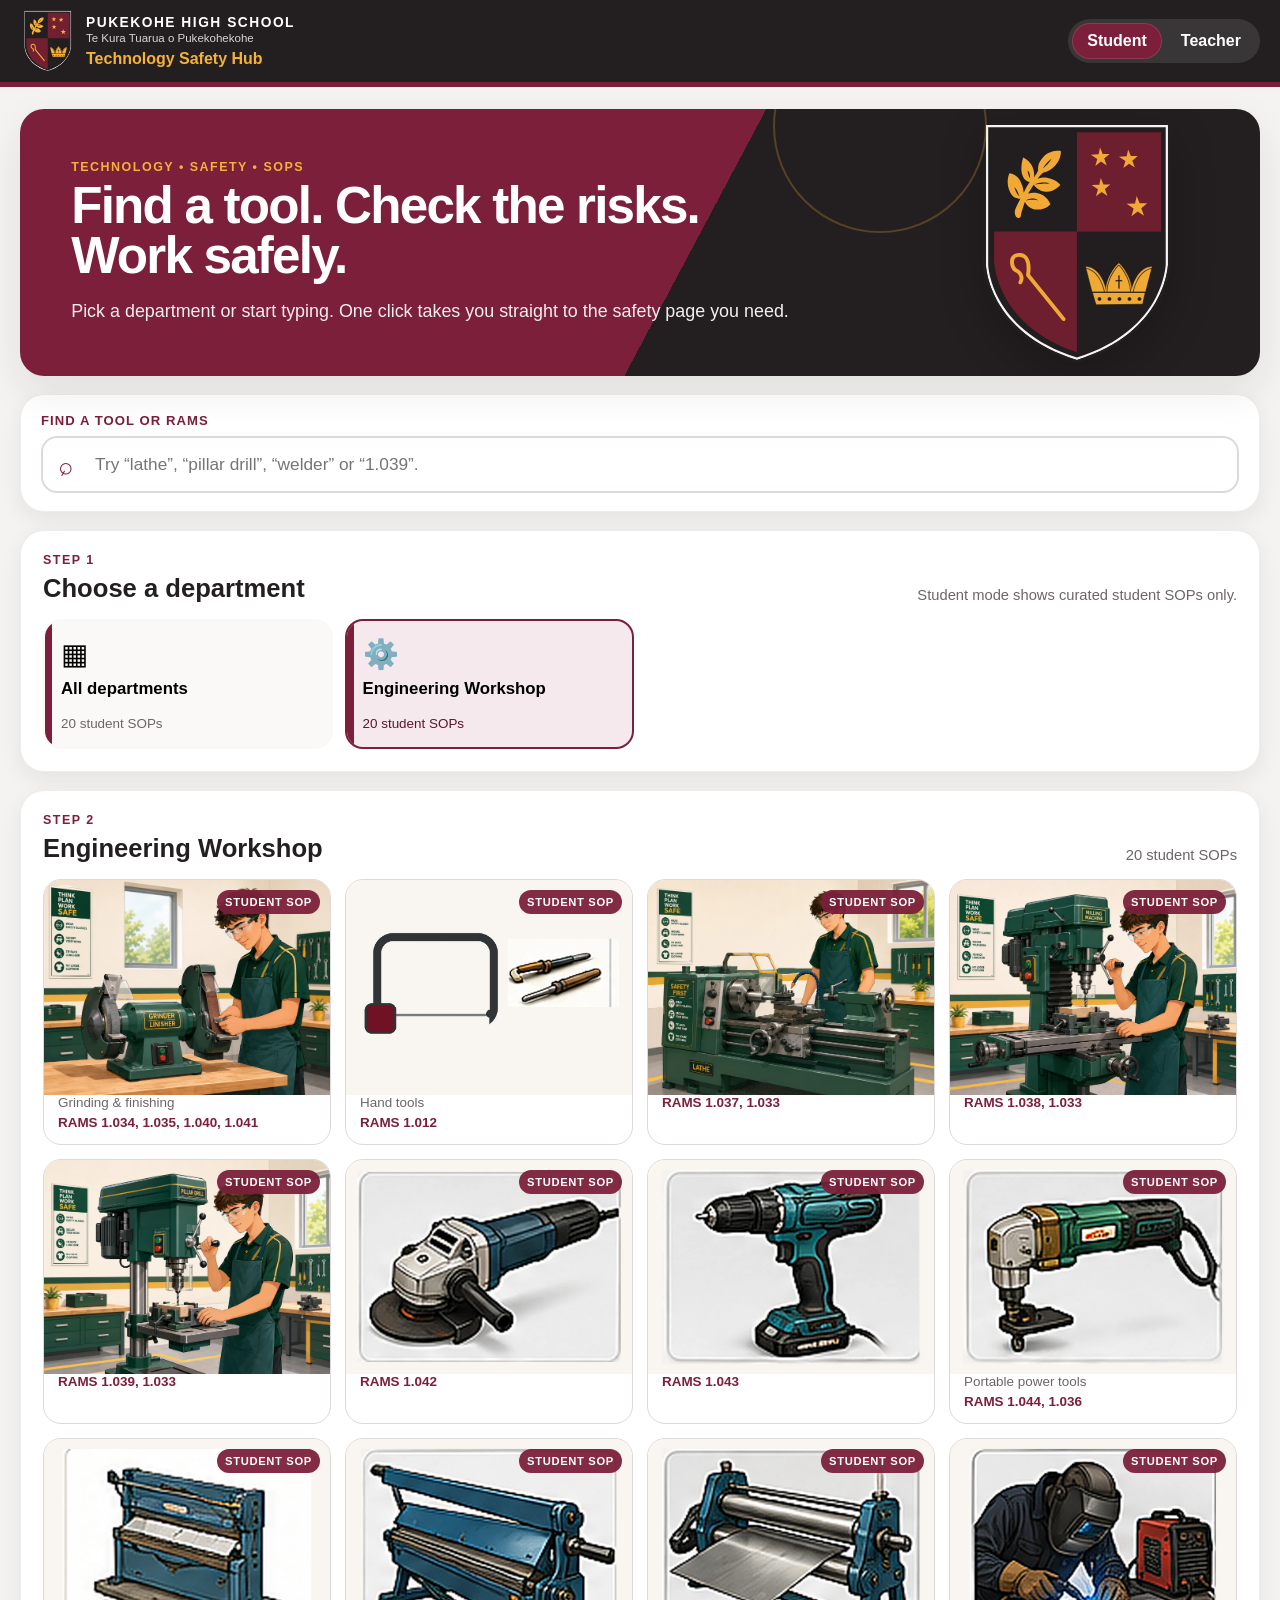
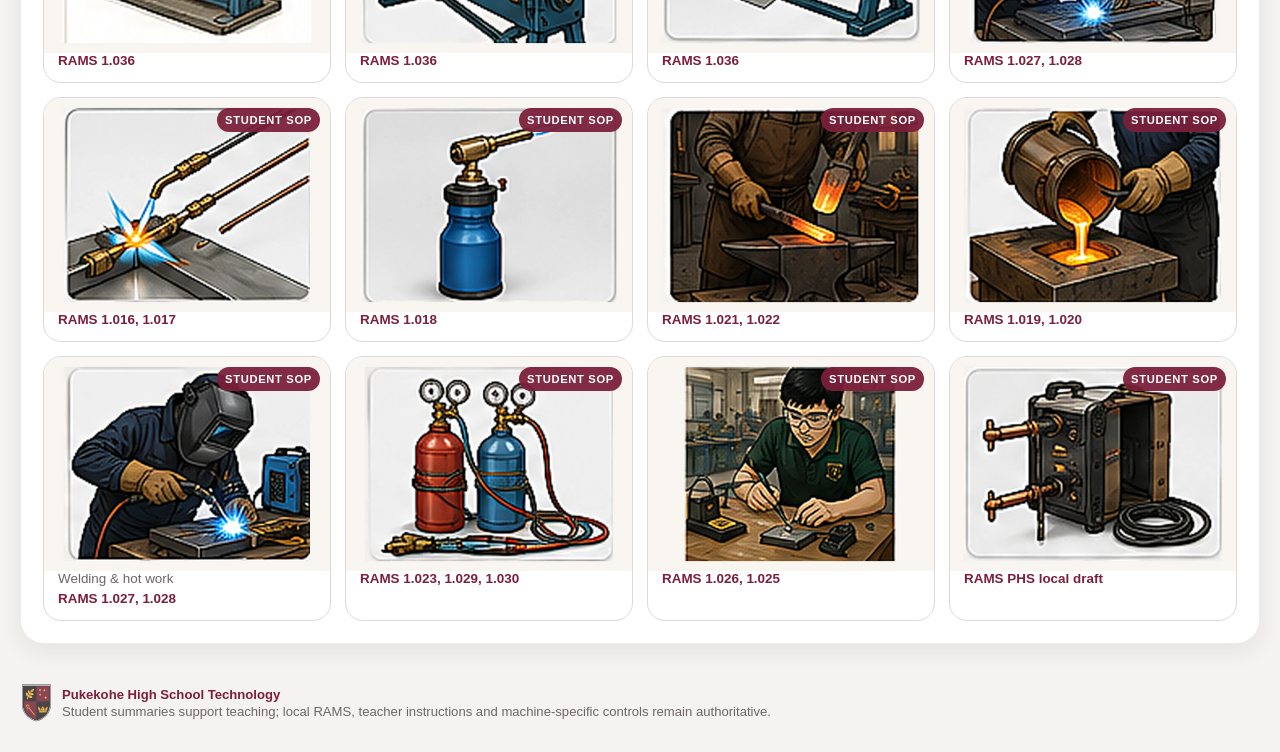
==== index.html @ 1dd4b7fb "Add files via upload" ====
<!doctype html>
<html lang="en-NZ">
<head>
  <meta charset="utf-8">
  <meta name="viewport" content="width=device-width,initial-scale=1">
  <meta name="theme-color" content="#7b1f3a">
  <title>Pukekohe High School • Technology Safety Hub</title>
  <meta name="description" content="Fast student SOPs and fuller teacher RAMS for Pukekohe High School Technology.">
  <link rel="stylesheet" href="styles.css">
</head>
<body>
  <header class="site-header no-print">
    <div class="brand-wrap">
      <button id="brandHomeBtn" class="brand-home" type="button" aria-label="Return to SOP home">
        <img class="brand-shield" src="assets/phs-shield.svg" alt="">
        <span class="brand-copy">
          <span class="school-name">PUKEKOHE HIGH SCHOOL</span>
          <span class="school-name-maori">Te Kura Tuarua o Pukekohekohe</span>
          <strong>Technology Safety Hub</strong>
        </span>
      </button>
      <div class="header-tools">
        <div class="mode-switch" aria-label="Choose SOP view">
          <button id="studentModeBtn" class="mode-btn active" type="button" aria-pressed="true">Student</button>
          <button id="teacherModeBtn" class="mode-btn" type="button" aria-pressed="false">Teacher</button>
        </div>
        <a id="qrLabelsBtn" class="qr-admin-link hidden" href="qr-labels.html">QR labels</a>
      </div>
    </div>
  </header>

  <main class="app-shell">
    <section id="homeView" class="home-view">
      <section class="home-hero">
        <div class="home-hero-copy">
          <p class="eyebrow">Technology • Safety • SOPs</p>
          <h1>Find a tool. Check the risks. Work safely.</h1>
          <p>Pick a department or start typing. One click takes you straight to the safety page you need.</p>
        </div>
        <div class="home-hero-mark" aria-hidden="true">
          <img src="assets/phs-shield.svg" alt="">
        </div>
      </section>

      <section class="search-panel" aria-label="Search safety SOPs">
        <label for="searchInput">Find a tool or RAMS</label>
        <div class="search-box">
          <span aria-hidden="true">⌕</span>
          <input id="searchInput" type="search" autocomplete="off" placeholder="Try “lathe”, “pillar drill”, “welder” or “1.039”.">
          <button id="clearSearchBtn" class="clear-search hidden" type="button">Clear</button>
        </div>
      </section>

      <section class="home-section">
        <div class="section-heading">
          <div>
            <p class="section-kicker">Step 1</p>
            <h2>Choose a department</h2>
          </div>
          <p id="modeHint" class="section-note">Student mode shows curated student SOPs.</p>
        </div>
        <div id="departmentCards" class="department-grid" aria-label="Departments"></div>
      </section>

      <section class="home-section tools-section">
        <div class="section-heading">
          <div>
            <p class="section-kicker">Step 2</p>
            <h2 id="toolsHeading">Engineering Workshop</h2>
          </div>
          <p id="toolCount" class="section-note"></p>
        </div>
        <div id="toolGrid" class="tool-grid" aria-live="polite"></div>
        <div id="emptyTools" class="empty-tools hidden">
          <strong>No matching SOPs.</strong>
          <span>Try a different search, choose another department, or switch to Teacher view.</span>
        </div>
      </section>
    </section>

    <section id="detailView" class="detail-view hidden">
      <div class="detail-toolbar no-print">
        <button id="backHomeBtn" class="back-btn" type="button">← All SOPs</button>
        <div class="detail-actions">
          <button id="jumpPrev" class="small-btn" type="button">← Previous</button>
          <button id="jumpNext" class="small-btn" type="button">Next →</button>
          <button id="shareSopBtn" class="small-btn share hidden" type="button">QR / Link</button>
          <button id="printBtn" class="small-btn primary" type="button">Print SOP</button>
        </div>
      </div>
      <article id="sopCard" class="sop-card" aria-live="polite"></article>
    </section>
  </main>

  <footer class="site-footer no-print">
    <img src="assets/phs-shield.svg" alt="" aria-hidden="true">
    <div>
      <strong>Pukekohe High School Technology</strong>
      <span>Student summaries support teaching; local RAMS, teacher instructions and machine-specific controls remain authoritative.</span>
    </div>
  </footer>


  <dialog id="shareDialog" class="share-dialog no-print" aria-labelledby="shareDialogTitle">
    <div class="share-dialog-card">
      <div class="share-dialog-head">
        <div>
          <p class="share-kicker">Direct machine link</p>
          <h2 id="shareDialogTitle">Student SOP</h2>
        </div>
        <button id="closeShareDialogBtn" class="dialog-close" type="button" aria-label="Close">×</button>
      </div>
      <div class="share-dialog-body">
        <div class="qr-preview">
          <img id="shareQrImage" src="" alt="">
        </div>
        <div class="share-copy">
          <p><strong>Put this QR code beside the machine.</strong> Scanning it opens the Student SOP directly with no searching.</p>
          <label for="shareUrlInput">Direct Student SOP link</label>
          <div class="share-link-row">
            <input id="shareUrlInput" type="text" readonly>
            <button id="copyShareLinkBtn" class="small-btn" type="button">Copy</button>
          </div>
          <div class="share-actions">
            <a id="openShareLink" class="small-btn" href="#" target="_blank" rel="noopener">Open link</a>
            <a id="downloadQrLink" class="small-btn" href="#" download>Download QR</a>
            <a id="printQrCardLink" class="small-btn primary" href="qr-labels.html" target="_blank" rel="noopener">Print QR card</a>
          </div>
          <p id="shareSafetyNote" class="share-safety-note"></p>
        </div>
      </div>
    </div>
  </dialog>

  <script src="app.js"></script>
</body>
</html>
---- styles.css ----
:root {
  --phs-maroon: #7b1f3a;
  --phs-maroon-dark: #5e162b;
  --phs-maroon-soft: #f5e9ed;
  --phs-black: #231f20;
  --phs-charcoal: #383234;
  --phs-gold: #f4b23b;
  --phs-gold-soft: #fff4d8;
  --paper: #ffffff;
  --page: #f5f3f1;
  --ink: #231f20;
  --muted: #6d6567;
  --line: #ded8da;
  --safe: #24734f;
  --safe-soft: #edf7f1;
  --warn: #a66b00;
  --warn-soft: #fff6df;
  --danger: #b63834;
  --danger-soft: #fff0ef;
  --info: #326b89;
  --info-soft: #eef7fb;
  --shadow: 0 16px 40px rgba(35,31,32,.09);
  --shadow-soft: 0 8px 22px rgba(35,31,32,.07);
  --radius-lg: 24px;
  --radius: 18px;
  --radius-sm: 12px;
  --maxw: 1460px;
  font-family: Inter, "Segoe UI", Roboto, Arial, sans-serif;
}

* { box-sizing: border-box; }
html { scroll-behavior: smooth; }
html, body { margin: 0; padding: 0; background: var(--page); color: var(--ink); }
body { min-height: 100vh; }
button, input { font: inherit; }
button { cursor: pointer; }
img { display: block; max-width: 100%; }
.hidden { display: none !important; }

.site-header {
  background: var(--phs-black);
  color: #fff;
  border-bottom: 5px solid var(--phs-maroon);
  position: sticky;
  top: 0;
  z-index: 30;
}
.brand-wrap {
  max-width: var(--maxw);
  margin: 0 auto;
  padding: 10px 20px;
  display: flex;
  align-items: center;
  justify-content: space-between;
  gap: 18px;
}
.brand-home {
  border: 0;
  background: transparent;
  color: inherit;
  display: flex;
  align-items: center;
  gap: 12px;
  padding: 0;
  text-align: left;
}
.brand-shield { width: 54px; height: 62px; object-fit: contain; flex: none; }
.brand-copy { display: grid; line-height: 1.1; gap: 2px; }
.school-name { font-size: .86rem; font-weight: 900; letter-spacing: .11em; }
.school-name-maori { color: #d9d4d5; font-size: .72rem; }
.brand-copy strong { color: var(--phs-gold); font-size: 1rem; margin-top: 3px; }
.mode-switch {
  display: flex;
  gap: 4px;
  padding: 4px;
  border-radius: 999px;
  background: rgba(255,255,255,.1);
}
.mode-btn {
  border: 0;
  color: #fff;
  background: transparent;
  padding: 9px 15px;
  border-radius: 999px;
  font-weight: 800;
}
.mode-btn.active { background: var(--phs-maroon); box-shadow: 0 0 0 1px rgba(255,255,255,.12) inset; }
.mode-btn:focus-visible, button:focus-visible, input:focus-visible { outline: 3px solid var(--phs-gold); outline-offset: 2px; }

.app-shell { max-width: var(--maxw); margin: 0 auto; padding: 22px 20px 40px; }
.home-view { display: grid; gap: 18px; }
.home-hero {
  min-height: 240px;
  position: relative;
  overflow: hidden;
  border-radius: var(--radius-lg);
  background: linear-gradient(118deg, var(--phs-maroon) 0 54%, var(--phs-black) 54% 100%);
  color: #fff;
  display: grid;
  grid-template-columns: minmax(0,1.4fr) minmax(220px,.6fr);
  align-items: center;
  box-shadow: var(--shadow);
}
.home-hero::after {
  content: "";
  position: absolute;
  width: 210px;
  height: 210px;
  border-radius: 50%;
  border: 2px solid rgba(244,178,59,.24);
  right: 22%;
  top: -90px;
}
.home-hero-copy { padding: clamp(24px,4vw,52px); position: relative; z-index: 2; }
.eyebrow, .section-kicker {
  margin: 0 0 7px;
  font-size: .78rem;
  font-weight: 900;
  letter-spacing: .12em;
  text-transform: uppercase;
}
.eyebrow { color: var(--phs-gold); }
.home-hero h1 { margin: 0; max-width: 720px; font-size: clamp(2rem,4vw,4.3rem); line-height: .98; letter-spacing: -.035em; }
.home-hero p:not(.eyebrow) { margin: 16px 0 0; max-width: 720px; font-size: clamp(1rem,1.4vw,1.18rem); color: #f4eef0; line-height: 1.55; }
.home-hero-mark { height: 100%; display: grid; place-items: center; position: relative; }
.home-hero-mark img { width: min(210px,70%); opacity: .95; filter: drop-shadow(0 15px 24px rgba(0,0,0,.25)); }

.search-panel, .home-section, .sop-card {
  background: var(--paper);
  border: 1px solid rgba(35,31,32,.08);
  border-radius: var(--radius-lg);
  box-shadow: var(--shadow-soft);
}
.search-panel { padding: 18px 20px; }
.search-panel > label { display: block; font-size: .82rem; text-transform: uppercase; letter-spacing: .08em; font-weight: 900; margin-bottom: 8px; color: var(--phs-maroon); }
.search-box {
  display: grid;
  grid-template-columns: 28px 1fr auto;
  align-items: center;
  gap: 6px;
  border: 2px solid var(--line);
  background: #fff;
  border-radius: 16px;
  padding: 6px 8px 6px 14px;
}
.search-box:focus-within { border-color: var(--phs-maroon); box-shadow: 0 0 0 4px var(--phs-maroon-soft); }
.search-box > span { color: var(--phs-maroon); font-size: 1.55rem; transform: rotate(-15deg); }
#searchInput { border: 0; outline: 0; padding: 10px 4px; font-size: 1.08rem; min-width: 0; }
.clear-search { border: 0; border-radius: 10px; background: var(--phs-maroon-soft); color: var(--phs-maroon); font-weight: 800; padding: 9px 11px; }

.home-section { padding: 22px; }
.section-heading { display: flex; align-items: end; justify-content: space-between; gap: 18px; margin-bottom: 16px; }
.section-heading h2 { margin: 0; font-size: clamp(1.35rem,2vw,1.85rem); }
.section-kicker { color: var(--phs-maroon); }
.section-note { margin: 0; color: var(--muted); font-size: .92rem; text-align: right; }
.department-grid { display: grid; grid-template-columns: repeat(4, minmax(0,1fr)); gap: 12px; }
.department-card {
  border: 2px solid transparent;
  background: #faf9f8;
  border-radius: 18px;
  padding: 16px;
  text-align: left;
  min-height: 130px;
  display: grid;
  grid-template-rows: auto 1fr auto;
  gap: 8px;
  position: relative;
  overflow: hidden;
  transition: transform .16s ease, border-color .16s ease, box-shadow .16s ease;
}
.department-card::before { content: ""; position: absolute; inset: 0 auto 0 0; width: 7px; background: var(--phs-maroon); }
.department-card:hover { transform: translateY(-2px); box-shadow: var(--shadow-soft); }
.department-card.active { border-color: var(--phs-maroon); background: var(--phs-maroon-soft); }
.department-icon { font-size: 1.8rem; }
.department-card strong { font-size: 1.05rem; line-height: 1.15; }
.department-meta { color: var(--muted); font-size: .84rem; }
.department-card.active .department-meta { color: var(--phs-maroon-dark); }

.tool-grid { display: grid; grid-template-columns: repeat(4, minmax(0,1fr)); gap: 14px; }
.tool-card {
  border: 1px solid var(--line);
  border-radius: 18px;
  background: #fff;
  overflow: hidden;
  padding: 0;
  text-align: left;
  min-height: 245px;
  display: grid;
  grid-template-rows: 155px 1fr;
  transition: transform .16s ease, box-shadow .16s ease, border-color .16s ease;
}
.tool-card:hover { transform: translateY(-3px); border-color: #c8b8bd; box-shadow: var(--shadow); }
.tool-card-image { position: relative; background: linear-gradient(140deg,#f4eeef,#eee9e7); overflow: hidden; }
.tool-card-image img { width: 100%; height: 100%; object-fit: cover; }
.tool-fallback { height: 100%; display: grid; place-items: center; background: linear-gradient(135deg,var(--phs-maroon-soft),#f7f1e8); color: var(--phs-maroon); font-size: 3rem; }
.tool-access {
  position: absolute;
  top: 10px;
  right: 10px;
  font-size: .7rem;
  text-transform: uppercase;
  letter-spacing: .06em;
  font-weight: 900;
  background: rgba(35,31,32,.86);
  color: #fff;
  border-radius: 999px;
  padding: 6px 8px;
}
.tool-access.student { background: rgba(123,31,58,.94); }
.tool-card-copy { padding: 14px; display: grid; align-content: start; gap: 5px; }
.tool-card-copy strong { font-size: 1.08rem; line-height: 1.16; }
.tool-card-copy span { font-size: .84rem; color: var(--muted); }
.tool-card-copy .tool-source { color: var(--phs-maroon); font-weight: 800; }
.empty-tools { border: 2px dashed var(--line); border-radius: 16px; padding: 24px; display: grid; gap: 5px; color: var(--muted); }
.empty-tools strong { color: var(--ink); }

.detail-view { display: grid; gap: 14px; }
.detail-toolbar { display: flex; justify-content: space-between; align-items: center; gap: 12px; }
.detail-actions { display: flex; gap: 8px; flex-wrap: wrap; justify-content: flex-end; }
.back-btn, .small-btn {
  border: 1px solid var(--line);
  background: #fff;
  border-radius: 999px;
  padding: 10px 14px;
  font-weight: 800;
  color: var(--ink);
}
.back-btn { border-color: var(--phs-maroon); color: var(--phs-maroon); }
.small-btn.primary { background: var(--phs-maroon); color: #fff; border-color: var(--phs-maroon); }
.sop-card { padding: 20px; }

/* SOP detail styling retained, but re-themed to the school identity. */
.student-sheet, .teacher-layout { display: grid; gap: 14px; }
.sop-top { display: grid; grid-template-columns: minmax(280px,1.12fr) minmax(320px,1fr); gap: 16px; align-items: stretch; }
.hero-card { border-radius: 18px; overflow: hidden; background: #eee9e7; border: 1px solid var(--line); min-height: 250px; display: flex; align-items: stretch; }
.hero-card img { width: 100%; height: 100%; object-fit: cover; }
.fallback-image { width: 100%; min-height: 250px; display: grid; place-items: center; text-align: center; padding: 22px; background: linear-gradient(135deg,var(--phs-maroon-soft),#f7efe1); color: var(--phs-maroon); }
.fallback-image strong { display: block; font-size: 1.5rem; margin-bottom: 8px; }
.tool-intro { border: 1px solid var(--line); border-radius: 18px; padding: 18px; display: grid; gap: 12px; }
.dept-kicker { color: var(--phs-maroon); font-weight: 900; text-transform: uppercase; letter-spacing: .07em; font-size: .78rem; }
.tool-title-row { display: flex; justify-content: space-between; align-items: start; gap: 10px; flex-wrap: wrap; }
.tool-title-row h2 { margin: 0; font-size: clamp(1.55rem,2.4vw,2.4rem); line-height: 1.05; }
.category-chip, .access-badge, .kpi { border-radius: 999px; padding: 7px 10px; font-size: .78rem; font-weight: 800; }
.category-chip { background: var(--phs-gold-soft); color: #775100; }
.student-lead, .teacher-lead { margin: 0; line-height: 1.48; font-size: 1.04rem; }
.panel { border: 1px solid var(--line); border-radius: 16px; padding: 14px; background: #fff; }
.panel h3, .teacher-section h3 { margin: 0 0 10px; font-size: 1rem; }
.ppe-grid { display: grid; grid-template-columns: repeat(auto-fit,minmax(130px,1fr)); gap: 8px; }
.ppe-item { background: var(--info-soft); border: 1px solid #d6e9f2; border-radius: 13px; padding: 9px 10px; display: grid; grid-template-columns: 34px 1fr; gap: 8px; align-items: center; }
.ppe-icon { width: 34px; height: 34px; border-radius: 10px; background: #fff; display: grid; place-items: center; }
.student-grid { display: grid; grid-template-columns: repeat(2,minmax(0,1fr)); gap: 12px; }
.hazard-panel { background: var(--warn-soft); border-color: #f0d89c; }
.start-panel { background: #f7f7f7; }
.do-panel { background: var(--safe-soft); border-color: #cde6d7; }
.dont-panel { background: var(--danger-soft); border-color: #efcbc9; }
ul { margin: 0; }
.list-tight, .check-list, .x-list, .teacher-list, .stop-grid { padding-left: 20px; display: grid; gap: 7px; }
.check-list li::marker { content: "✓  "; color: var(--safe); font-weight: 900; }
.x-list li::marker { content: "✕  "; color: var(--danger); font-weight: 900; }
.notice-stop { border-radius: 16px; padding: 14px 16px; background: var(--danger-soft); border: 2px solid #e7aaa7; }
.notice-stop h3 { margin: 0 0 8px; color: #7e2724; }
.stop-grid { grid-template-columns: repeat(2,minmax(0,1fr)); }
.student-draft, .student-caution, .source-warning { border-radius: 14px; padding: 12px 14px; line-height: 1.4; }
.student-draft { background: #f7f4f0; border: 1px solid #e2d9d2; }
.student-caution, .source-warning { background: var(--warn-soft); border: 1px solid #edd8a5; }
.source-footnote, .tag-line { color: var(--muted); font-size: .83rem; margin: 0; }
.badge-row { display: flex; flex-wrap: wrap; gap: 7px; }
.access-badge.danger { background: var(--danger-soft); color: #8f2926; }
.access-badge.caution { background: var(--warn-soft); color: #7b5700; }
.access-badge.neutral { background: #f0ecee; color: #60585a; }
.access-badge.source { background: var(--phs-maroon-soft); color: var(--phs-maroon); }
.teacher-topline { background: var(--phs-maroon-soft); border: 1px solid #e0c7cf; border-radius: 16px; padding: 14px; display: flex; justify-content: space-between; gap: 12px; flex-wrap: wrap; }
.teacher-kpis { display: flex; gap: 7px; flex-wrap: wrap; }
.kpi { background: #fff; border: 1px solid #dccfd3; }
.teacher-sections { display: grid; grid-template-columns: repeat(2,minmax(0,1fr)); gap: 12px; }
.teacher-section { border: 1px solid var(--line); border-radius: 16px; padding: 15px; background: #fff; }
.teacher-section.wide { grid-column: 1/-1; }
.emphasis-section { background: var(--warn-soft); }
.first-aid-section { background: var(--danger-soft); }
.local-section { background: var(--info-soft); }
.reference-section { background: #f6f3f4; }

.site-footer {
  max-width: var(--maxw);
  margin: 0 auto 30px;
  padding: 0 20px;
  display: flex;
  gap: 10px;
  align-items: center;
  color: var(--muted);
  font-size: .82rem;
}
.site-footer img { width: 32px; height: 38px; opacity: .82; }
.site-footer div { display: grid; gap: 2px; }
.site-footer strong { color: var(--phs-maroon); }

@media (max-width: 1100px) {
  .department-grid, .tool-grid { grid-template-columns: repeat(3,minmax(0,1fr)); }
}
@media (max-width: 820px) {
  .app-shell { padding: 14px 12px 30px; }
  .brand-wrap { padding: 8px 12px; }
  .brand-shield { width: 46px; height: 52px; }
  .school-name-maori { display: none; }
  .home-hero { grid-template-columns: 1fr; min-height: 0; }
  .home-hero-mark { display: none; }
  .department-grid { grid-template-columns: repeat(2,minmax(0,1fr)); }
  .tool-grid { grid-template-columns: repeat(2,minmax(0,1fr)); }
  .section-heading { align-items: start; flex-direction: column; gap: 4px; }
  .section-note { text-align: left; }
  .sop-top, .student-grid, .teacher-sections { grid-template-columns: 1fr; }
  .teacher-section.wide { grid-column: auto; }
}
@media (max-width: 540px) {
  .school-name { font-size: .72rem; letter-spacing: .07em; }
  .brand-copy strong { font-size: .84rem; }
  .mode-btn { padding: 8px 10px; font-size: .84rem; }
  .home-hero-copy { padding: 26px 20px; }
  .home-hero h1 { font-size: 2.15rem; }
  .home-section, .search-panel, .sop-card { border-radius: 18px; padding: 15px; }
  .department-grid, .tool-grid { grid-template-columns: 1fr; }
  .tool-card { min-height: 0; grid-template-columns: 118px 1fr; grid-template-rows: 128px; }
  .tool-card-copy { align-content: center; }
  .detail-toolbar { align-items: stretch; flex-direction: column; }
  .detail-actions { justify-content: stretch; }
  .detail-actions .small-btn { flex: 1; }
  .stop-grid { grid-template-columns: 1fr; }
}

@media print {
  @page { size: A4 portrait; margin: 10mm; }
  body { background: #fff; }
  .no-print, .home-view, .site-footer { display: none !important; }
  .app-shell { max-width: none; padding: 0; }
  .detail-view { display: block !important; }
  .sop-card { border: 0; box-shadow: none; padding: 0; }
  .student-sheet, .teacher-layout { gap: 8px; }
  .sop-top { grid-template-columns: .95fr 1.05fr; gap: 10px; }
  .hero-card { min-height: 0; height: 82mm; }
  .tool-intro { padding: 10px; gap: 7px; }
  .student-grid, .teacher-sections { gap: 7px; }
  .panel, .teacher-section, .notice-stop, .student-draft, .student-caution, .source-warning { padding: 8px 10px; break-inside: avoid; }
  .ppe-grid { gap: 5px; }
  .ppe-item { padding: 5px 7px; }
  .source-footnote { font-size: 7.8pt; }
  .student-sheet { font-size: 9.2pt; }
  .teacher-layout { font-size: 9.5pt; }
  .student-sheet .tool-title-row h2 { font-size: 18pt; }
  .student-draft { font-size: 8pt; }
}

/* =============================================================
   STEP 2 — STUDENT SOP SAFETY CARD
   Fast, visual, one-page layout. Teacher SOP styles remain above.
   ============================================================= */
.student-safety-card {
  gap: 12px;
  background: #fff;
  border: 1px solid #d9d1d3;
  border-top: 8px solid var(--phs-maroon);
  border-radius: 22px;
  padding: 16px;
  box-shadow: 0 16px 42px rgba(35,31,32,.08);
}

.student-card-brandline {
  display: flex;
  align-items: center;
  justify-content: space-between;
  gap: 14px;
  padding: 0 2px 4px;
  border-bottom: 1px solid var(--line);
}
.student-card-school { display: flex; align-items: center; gap: 9px; min-width: 0; }
.student-card-school img { width: 34px; height: 40px; object-fit: contain; flex: none; }
.student-card-school span { display: grid; gap: 1px; min-width: 0; }
.student-card-school strong { color: var(--phs-maroon); font-size: .88rem; letter-spacing: .035em; text-transform: uppercase; }
.student-card-school small { color: var(--muted); font-weight: 750; font-size: .76rem; }
.student-card-status { display: flex; flex-wrap: wrap; justify-content: flex-end; gap: 6px; }
.student-status-badge {
  display: inline-flex;
  align-items: center;
  min-height: 28px;
  padding: 6px 9px;
  border-radius: 999px;
  font-size: .72rem;
  font-weight: 900;
  line-height: 1;
}
.student-status-badge.draft { background: #f2eef0; color: #6d5f63; border: 1px solid #ddd3d6; }
.student-status-badge.approved { background: var(--safe-soft); color: #17603d; border: 1px solid #c7e1d2; }
.student-status-badge.caution { background: var(--warn-soft); color: #7b5700; border: 1px solid #efd89e; }

.student-card-hero {
  display: grid;
  grid-template-columns: minmax(300px,.9fr) minmax(380px,1.1fr);
  gap: 14px;
  align-items: stretch;
}
.student-machine-image { min-width: 0; }
.student-machine-image .hero-card {
  height: 100%;
  min-height: 310px;
  border-radius: 18px;
  border: 0;
  box-shadow: inset 0 0 0 1px rgba(35,31,32,.08);
}
.student-machine-image .hero-card img { object-fit: cover; object-position: center; }
.student-machine-image .fallback-image { min-height: 310px; }

.student-machine-summary {
  min-width: 0;
  border-radius: 18px;
  padding: 18px;
  background:
    radial-gradient(circle at 100% 0, rgba(244,178,59,.18), transparent 34%),
    linear-gradient(145deg, #fff 0 72%, #fbf6f7 100%);
  border: 1px solid var(--line);
  display: grid;
  align-content: start;
  gap: 11px;
}
.student-machine-summary .tool-title-row h2 {
  font-size: clamp(1.8rem,3vw,3.25rem);
  letter-spacing: -.035em;
  line-height: .98;
}
.student-machine-summary .student-lead {
  font-size: clamp(1rem,1.3vw,1.16rem);
  line-height: 1.42;
  max-width: 66ch;
  font-weight: 650;
}
.student-ppe-block {
  margin-top: 3px;
  border-radius: 15px;
  padding: 12px;
  background: #f2f7fa;
  border: 1px solid #d7e6ee;
}
.student-section-label { display: flex; align-items: center; gap: 8px; margin-bottom: 9px; }
.section-number.wear {
  background: var(--info);
  color: #fff;
  border-radius: 8px;
  padding: 5px 7px;
  font-size: .7rem;
  letter-spacing: .04em;
  font-weight: 950;
}
.student-section-label strong { font-size: .98rem; }
.student-ppe-grid { grid-template-columns: repeat(2,minmax(0,1fr)); gap: 7px; }
.student-ppe-grid .ppe-item {
  min-height: 56px;
  background: #fff;
  border: 1px solid #d8e5eb;
  border-radius: 12px;
  padding: 8px 9px;
  grid-template-columns: 38px 1fr;
}
.student-ppe-grid .ppe-icon {
  width: 38px;
  height: 38px;
  border-radius: 50%;
  background: var(--info-soft);
  color: var(--info);
  padding: 7px;
}
.ppe-icon svg { width: 100%; height: 100%; fill: currentColor; display: block; }
.student-ppe-grid .ppe-item strong { font-size: .83rem; line-height: 1.15; }

.student-alert {
  border-radius: 14px;
  padding: 10px 13px;
  background: var(--warn-soft);
  border: 1px solid #eed7a0;
  color: #72540e;
  line-height: 1.35;
  font-size: .9rem;
}

.student-quick-grid {
  display: grid;
  grid-template-columns: repeat(4,minmax(0,1fr));
  gap: 10px;
}
.quick-panel {
  min-width: 0;
  border-radius: 16px;
  padding: 13px;
  border: 1px solid var(--line);
  background: #fff;
  overflow: hidden;
  position: relative;
}
.quick-panel::before {
  content: "";
  position: absolute;
  inset: 0 0 auto 0;
  height: 5px;
  background: currentColor;
  opacity: .9;
}
.quick-panel-heading {
  display: flex;
  align-items: center;
  gap: 9px;
  margin-bottom: 10px;
  color: inherit;
}
.quick-panel-heading > span:last-child { display: grid; gap: 1px; }
.quick-panel-heading small { font-size: .64rem; letter-spacing: .09em; font-weight: 950; }
.quick-panel-heading strong { font-size: 1rem; color: var(--ink); line-height: 1.05; }
.quick-icon {
  width: 34px;
  height: 34px;
  border-radius: 10px;
  display: grid;
  place-items: center;
  flex: none;
  color: #fff;
  background: currentColor;
  font-weight: 950;
  font-size: 1.15rem;
  line-height: 1;
}
.quick-icon::first-letter { color: #fff; }
.watch-panel { color: var(--warn); background: #fffaf0; border-color: #efdaa6; }
.ready-panel { color: var(--info); background: #f4f9fb; border-color: #d6e7ef; }
.do-panel-v2 { color: var(--safe); background: #f2faf5; border-color: #cce5d6; }
.never-panel { color: var(--danger); background: #fff5f4; border-color: #eccbc8; }

.student-bullet-list {
  margin: 0;
  padding: 0;
  list-style: none;
  display: grid;
  gap: 7px;
  color: var(--ink);
}
.student-bullet-list li {
  position: relative;
  padding-left: 19px;
  font-size: .9rem;
  line-height: 1.28;
  font-weight: 590;
}
.student-bullet-list li::before {
  position: absolute;
  left: 0;
  top: .05em;
  font-weight: 950;
  color: currentColor;
}
.hazard-list li::before { content: "!"; color: var(--warn); }
.tick-list li::before { content: "✓"; color: var(--safe); }
.ready-panel .tick-list li::before { color: var(--info); }
.cross-list li::before { content: "×"; color: var(--danger); font-size: 1.05em; }

.student-stop-bar {
  display: grid;
  grid-template-columns: minmax(190px,.32fr) minmax(0,1fr);
  gap: 14px;
  align-items: center;
  border-radius: 16px;
  padding: 12px 14px;
  background: #fff0ef;
  border: 2px solid #df9b96;
}
.stop-title { display: flex; align-items: center; gap: 10px; min-width: 0; }
.stop-title > span:last-child { display: grid; gap: 1px; }
.stop-title small { color: var(--danger); font-weight: 950; letter-spacing: .08em; font-size: .65rem; }
.stop-title strong { font-size: 1rem; color: #6f2420; line-height: 1.05; }
.stop-octagon {
  width: 52px;
  height: 52px;
  display: grid;
  place-items: center;
  flex: none;
  background: var(--danger);
  color: #fff;
  clip-path: polygon(30% 0,70% 0,100% 30%,100% 70%,70% 100%,30% 100%,0 70%,0 30%);
  font-weight: 950;
  font-size: .72rem;
  letter-spacing: .03em;
}
.student-stop-list {
  margin: 0;
  padding: 0;
  list-style: none;
  display: grid;
  grid-template-columns: repeat(2,minmax(0,1fr));
  gap: 6px 16px;
}
.student-stop-list li {
  position: relative;
  padding-left: 16px;
  font-size: .88rem;
  line-height: 1.25;
  font-weight: 650;
}
.student-stop-list li::before { content: "•"; position: absolute; left: 0; color: var(--danger); font-size: 1.2em; }

.student-card-footer {
  display: flex;
  justify-content: space-between;
  gap: 16px;
  color: var(--muted);
  font-size: .72rem;
  line-height: 1.25;
  padding: 1px 2px 0;
}
.student-card-footer span:first-child { color: var(--phs-maroon); font-weight: 850; white-space: nowrap; }
.student-card-footer span:last-child { text-align: right; }

@media (max-width: 980px) {
  .student-card-hero { grid-template-columns: 1fr; }
  .student-machine-image .hero-card { min-height: 280px; max-height: 460px; }
  .student-quick-grid { grid-template-columns: repeat(2,minmax(0,1fr)); }
}
@media (max-width: 620px) {
  .student-safety-card { padding: 11px; border-radius: 16px; }
  .student-card-brandline { align-items: flex-start; }
  .student-card-status { max-width: 48%; }
  .student-machine-summary { padding: 14px; }
  .student-machine-summary .tool-title-row h2 { font-size: 2rem; }
  .student-ppe-grid { grid-template-columns: 1fr; }
  .student-quick-grid { grid-template-columns: 1fr; }
  .student-stop-bar { grid-template-columns: 1fr; }
  .student-stop-list { grid-template-columns: 1fr; }
  .student-card-footer { flex-direction: column; gap: 4px; }
  .student-card-footer span:last-child { text-align: left; }
}

@media print {
  @page { size: A4 portrait; margin: 8mm; }
  .sop-card { padding: 0 !important; }
  .student-safety-card {
    border: 0;
    border-top: 5px solid var(--phs-maroon);
    border-radius: 0;
    box-shadow: none;
    padding: 5mm 0 0;
    gap: 2.8mm;
    font-size: 8.35pt;
  }
  .student-card-brandline { padding: 0 0 2mm; }
  .student-card-school img { width: 8mm; height: 9.4mm; }
  .student-card-school strong { font-size: 8.5pt; }
  .student-card-school small { font-size: 7.2pt; }
  .student-status-badge { min-height: 0; padding: 1.4mm 2mm; font-size: 6.6pt; }
  .student-card-hero {
    grid-template-columns: 43% 57%;
    gap: 3mm;
  }
  .student-machine-image .hero-card,
  .student-machine-image .fallback-image {
    min-height: 0;
    height: 67mm;
    border-radius: 3mm;
  }
  .student-machine-summary {
    border-radius: 3mm;
    padding: 3mm;
    gap: 1.7mm;
  }
  .student-machine-summary .dept-kicker { font-size: 6.5pt; }
  .student-machine-summary .tool-title-row h2 { font-size: 18pt; line-height: .96; }
  .student-machine-summary .category-chip { font-size: 6.3pt; padding: 1.3mm 2mm; }
  .student-machine-summary .student-lead { font-size: 8.6pt; line-height: 1.25; }
  .student-ppe-block { padding: 2mm; border-radius: 2.6mm; }
  .student-section-label { margin-bottom: 1.5mm; gap: 1.5mm; }
  .section-number.wear { padding: 1mm 1.3mm; font-size: 6pt; }
  .student-section-label strong { font-size: 7.7pt; }
  .student-ppe-grid { grid-template-columns: repeat(2,minmax(0,1fr)); gap: 1.2mm; }
  .student-ppe-grid .ppe-item { min-height: 0; padding: 1.1mm 1.4mm; grid-template-columns: 7mm 1fr; gap: 1.2mm; border-radius: 2mm; }
  .student-ppe-grid .ppe-icon { width: 7mm; height: 7mm; padding: 1.4mm; }
  .student-ppe-grid .ppe-item strong { font-size: 6.5pt; line-height: 1.08; }
  .student-alert { padding: 1.8mm 2mm; border-radius: 2.5mm; font-size: 7.2pt; }
  .student-quick-grid { grid-template-columns: repeat(4,minmax(0,1fr)); gap: 2mm; }
  .quick-panel { padding: 2.2mm; border-radius: 2.7mm; }
  .quick-panel::before { height: 1mm; }
  .quick-panel-heading { gap: 1.5mm; margin-bottom: 1.8mm; }
  .quick-icon { width: 7mm; height: 7mm; border-radius: 2mm; font-size: 8.5pt; }
  .quick-panel-heading small { font-size: 5.5pt; }
  .quick-panel-heading strong { font-size: 7.4pt; }
  .student-bullet-list { gap: 1.35mm; }
  .student-bullet-list li { padding-left: 3.4mm; font-size: 6.8pt; line-height: 1.18; }
  .student-stop-bar { grid-template-columns: 31% 69%; gap: 2.3mm; padding: 2.2mm 2.7mm; border-radius: 2.8mm; }
  .stop-title { gap: 2mm; }
  .stop-octagon { width: 10mm; height: 10mm; font-size: 5.7pt; }
  .stop-title small { font-size: 5.5pt; }
  .stop-title strong { font-size: 7.6pt; }
  .student-stop-list { gap: 1.2mm 3mm; }
  .student-stop-list li { padding-left: 2.8mm; font-size: 6.7pt; line-height: 1.16; }
  .student-card-footer { font-size: 5.8pt; gap: 3mm; }
}

/* Print readability pass: use the A4 page rather than shrinking the safety text. */
@media print {
  .student-safety-card { gap: 3.2mm; font-size: 9.2pt; }
  .student-card-brandline { padding-bottom: 2.5mm; }
  .student-card-school img { width: 9mm; height: 10.5mm; }
  .student-card-school strong { font-size: 9.3pt; }
  .student-card-school small { font-size: 7.7pt; }
  .student-status-badge { font-size: 7.1pt; padding: 1.5mm 2.2mm; }
  .student-card-hero { grid-template-columns: 43% 57%; gap: 3.3mm; }
  .student-machine-image .hero-card,
  .student-machine-image .fallback-image { height: 84mm; }
  .student-machine-summary { padding: 3.6mm; gap: 2.2mm; }
  .student-machine-summary .dept-kicker { font-size: 7pt; }
  .student-machine-summary .tool-title-row h2 { font-size: 21pt; }
  .student-machine-summary .category-chip { font-size: 6.8pt; padding: 1.4mm 2.1mm; }
  .student-machine-summary .student-lead { font-size: 9.5pt; line-height: 1.3; }
  .student-ppe-block { padding: 2.5mm; }
  .student-section-label strong { font-size: 8.4pt; }
  .section-number.wear { font-size: 6.5pt; }
  .student-ppe-grid .ppe-item { padding: 1.5mm 1.7mm; grid-template-columns: 8mm 1fr; gap: 1.4mm; }
  .student-ppe-grid .ppe-icon { width: 8mm; height: 8mm; padding: 1.6mm; }
  .student-ppe-grid .ppe-item strong { font-size: 7.2pt; line-height: 1.1; }
  .student-alert { font-size: 8pt; padding: 2mm 2.4mm; }
  .student-quick-grid { grid-template-columns: repeat(2,minmax(0,1fr)); gap: 2.6mm; }
  .quick-panel { min-height: 45mm; padding: 3mm; border-radius: 3mm; }
  .quick-panel-heading { gap: 2mm; margin-bottom: 2.5mm; }
  .quick-icon { width: 8.5mm; height: 8.5mm; font-size: 10pt; }
  .quick-panel-heading small { font-size: 6.2pt; }
  .quick-panel-heading strong { font-size: 8.8pt; }
  .student-bullet-list { gap: 2mm; }
  .student-bullet-list li { padding-left: 4mm; font-size: 8.45pt; line-height: 1.22; }
  .student-stop-bar { grid-template-columns: 27% 73%; gap: 3mm; padding: 3mm; }
  .stop-octagon { width: 12mm; height: 12mm; font-size: 6.5pt; }
  .stop-title small { font-size: 6.2pt; }
  .stop-title strong { font-size: 8.8pt; }
  .student-stop-list { gap: 1.7mm 4mm; }
  .student-stop-list li { font-size: 8pt; line-height: 1.2; }
  .student-card-footer { font-size: 6.6pt; }
}

@media print {
  .student-machine-image .hero-card,
  .student-machine-image .fallback-image { height: 90mm; }
  .student-machine-summary .tool-title-row h2 { font-size: 23pt; }
  .student-machine-summary .student-lead { font-size: 10.2pt; }
  .student-ppe-grid .ppe-item strong { font-size: 7.7pt; }
  .quick-panel { min-height: 48mm; padding: 3.2mm; }
  .quick-panel-heading strong { font-size: 9.4pt; }
  .student-bullet-list li { font-size: 9pt; line-height: 1.23; }
  .stop-title strong { font-size: 9.3pt; }
  .student-stop-list li { font-size: 8.5pt; }
  .student-card-footer { font-size: 6.9pt; }
}

/* =============================================================
   STEP 3 — TEACHER SOP / RAMS VIEW
   Full source detail without turning the screen into one long wall
   of text. Critical controls are open by default; everything can be
   opened at once and printing always exposes the complete content.
   ============================================================= */
.teacher-safety-card {
  gap: 14px;
  background: #fff;
  border: 1px solid #d9d1d3;
  border-top: 8px solid var(--phs-black, #231f20);
  border-radius: 22px;
  padding: 16px;
  box-shadow: 0 16px 42px rgba(35,31,32,.08);
}

.teacher-card-brandline {
  display: flex;
  align-items: center;
  justify-content: space-between;
  gap: 14px;
  padding: 0 2px 7px;
  border-bottom: 1px solid var(--line);
}
.teacher-card-school { display: flex; align-items: center; gap: 9px; min-width: 0; }
.teacher-card-school img { width: 34px; height: 40px; object-fit: contain; flex: none; }
.teacher-card-school span { display: grid; gap: 1px; min-width: 0; }
.teacher-card-school strong { color: var(--phs-maroon); font-size: .88rem; letter-spacing: .035em; text-transform: uppercase; }
.teacher-card-school small { color: var(--muted); font-weight: 750; font-size: .76rem; }
.teacher-card-source {
  flex: none;
  min-width: 112px;
  display: grid;
  gap: 1px;
  text-align: right;
  padding: 7px 10px;
  border-radius: 12px;
  background: #f2eef0;
  border: 1px solid #ded4d7;
}
.teacher-card-source span { font-size: .65rem; font-weight: 900; letter-spacing: .1em; color: var(--muted); }
.teacher-card-source strong { color: var(--phs-maroon); font-size: .84rem; }

.teacher-hero {
  display: grid;
  grid-template-columns: minmax(290px,.88fr) minmax(430px,1.12fr);
  gap: 14px;
  align-items: stretch;
}
.teacher-machine-image { min-width: 0; }
.teacher-machine-image .hero-card {
  height: 100%;
  min-height: 320px;
  border-radius: 18px;
  border: 0;
  box-shadow: inset 0 0 0 1px rgba(35,31,32,.08);
}
.teacher-machine-image .hero-card img { object-fit: cover; object-position: center; }
.teacher-machine-image .fallback-image { min-height: 320px; }
.teacher-machine-summary {
  min-width: 0;
  border-radius: 18px;
  padding: 18px;
  background: linear-gradient(145deg,#fff 0 76%,#f7f2f4 100%);
  border: 1px solid var(--line);
  display: grid;
  align-content: start;
  gap: 12px;
}
.teacher-machine-summary .teacher-lead { color: #3f393b; }

.teacher-status-grid {
  display: grid;
  grid-template-columns: repeat(2,minmax(0,1fr));
  gap: 8px;
  margin-top: 2px;
}
.teacher-status-card {
  min-width: 0;
  display: grid;
  align-content: start;
  gap: 3px;
  padding: 10px 11px;
  border-radius: 13px;
  border: 1px solid #ddd5d7;
  background: #f8f6f6;
}
.teacher-status-card small {
  color: var(--muted);
  text-transform: uppercase;
  letter-spacing: .055em;
  font-size: .66rem;
  font-weight: 900;
}
.teacher-status-card strong { color: #30292b; font-size: .9rem; line-height: 1.28; }
.teacher-status-card span { color: var(--muted); font-size: .76rem; line-height: 1.32; }
.teacher-status-card.safe { background: var(--safe-soft); border-color: #c8e0d2; }
.teacher-status-card.safe strong { color: #17603d; }
.teacher-status-card.warn { background: var(--warn-soft); border-color: #eed69b; }
.teacher-status-card.warn strong { color: #755300; }
.teacher-status-card.danger { background: var(--danger-soft); border-color: #ecc4c1; }
.teacher-status-card.danger strong { color: #8b2926; }
.teacher-status-card.neutral { background: #f3f1f2; }

.teacher-ppe-strip {
  display: grid;
  grid-template-columns: minmax(190px,.32fr) 1fr;
  gap: 12px;
  align-items: center;
  padding: 13px 14px;
  border-radius: 16px;
  border: 1px solid #cfdfe7;
  background: var(--info-soft);
}
.teacher-strip-heading { display: flex; align-items: center; gap: 9px; }
.teacher-strip-heading > span:last-child { display: grid; gap: 1px; }
.teacher-strip-heading small { color: #3f6f85; font-size: .66rem; font-weight: 900; letter-spacing: .08em; }
.teacher-strip-heading strong { color: #254b5d; font-size: .92rem; }
.teacher-strip-icon {
  width: 46px;
  height: 46px;
  display: grid;
  place-items: center;
  flex: none;
  border-radius: 12px;
  background: #fff;
  color: #24576c;
  border: 1px solid #cfe0e8;
  font-size: .78rem;
  font-weight: 950;
}
.teacher-ppe-grid { grid-template-columns: repeat(auto-fit,minmax(150px,1fr)); }

.teacher-critical-banner {
  display: grid;
  gap: 9px;
  padding: 14px 16px;
  border-radius: 16px;
  border: 2px solid #e6c364;
  background: var(--warn-soft);
}
.teacher-critical-banner.danger { background: var(--danger-soft); border-color: #dc9894; }
.teacher-critical-banner > div:first-child { display: flex; align-items: center; gap: 10px; }
.teacher-critical-banner > div:first-child > span:last-child { display: grid; gap: 1px; }
.teacher-critical-banner small { font-size: .67rem; font-weight: 950; letter-spacing: .09em; color: #7a5900; }
.teacher-critical-banner strong { font-size: 1rem; color: #674a00; }
.teacher-critical-banner.danger small,
.teacher-critical-banner.danger strong { color: #802925; }
.teacher-critical-icon {
  width: 38px;
  height: 38px;
  border-radius: 50%;
  display: grid;
  place-items: center;
  flex: none;
  background: #f0b800;
  color: #2b2300;
  font-size: 1.25rem;
  font-weight: 950;
}
.teacher-critical-banner.danger .teacher-critical-icon { background: var(--danger); color: #fff; }
.teacher-critical-list { margin: 0; padding-left: 22px; display: grid; gap: 6px; }
.teacher-critical-banner p { margin: 0; line-height: 1.45; }

.teacher-local-warning {
  display: grid;
  grid-template-columns: auto 1fr;
  gap: 9px 14px;
  align-items: start;
  padding: 11px 14px;
  border-radius: 14px;
  background: #f5f2f3;
  border: 1px solid #dfd7d9;
  line-height: 1.4;
}
.teacher-local-warning strong { color: var(--phs-maroon); white-space: nowrap; }
.teacher-local-warning span { color: #5b5356; font-size: .88rem; }

.teacher-jump-nav {
  position: sticky;
  top: 74px;
  z-index: 8;
  display: flex;
  flex-wrap: wrap;
  align-items: center;
  gap: 6px;
  padding: 9px 10px;
  border-radius: 14px;
  background: rgba(255,255,255,.96);
  border: 1px solid #ddd5d7;
  box-shadow: 0 8px 22px rgba(35,31,32,.08);
  backdrop-filter: blur(8px);
}
.teacher-jump-nav > span:first-child { color: var(--muted); font-size: .76rem; font-weight: 900; margin-right: 2px; }
.teacher-jump-nav button {
  border: 1px solid #ddd4d6;
  background: #fff;
  color: #40383a;
  border-radius: 999px;
  padding: 7px 9px;
  font-size: .75rem;
  font-weight: 800;
}
.teacher-jump-nav button:hover { border-color: var(--phs-maroon); color: var(--phs-maroon); }
.teacher-nav-spacer { flex: 1; }
.teacher-jump-nav .teacher-nav-action { background: #f3edef; color: var(--phs-maroon); border-color: #dbc9cf; }

.teacher-accordion-stack { display: grid; gap: 9px; }
.teacher-accordion {
  scroll-margin-top: 145px;
  border: 1px solid #ddd5d7;
  border-radius: 15px;
  overflow: clip;
  background: #fff;
}
.teacher-accordion.priority { border-left: 5px solid #2c7450; }
.teacher-accordion.restriction { border-left: 5px solid #c48b00; }
.teacher-accordion.first-aid { border-left: 5px solid var(--danger); }
.teacher-accordion.local { border-left: 5px solid var(--phs-maroon); }
.teacher-accordion > summary {
  list-style: none;
  display: grid;
  grid-template-columns: 38px minmax(0,1fr) auto 24px;
  gap: 9px;
  align-items: center;
  padding: 12px 13px;
  cursor: pointer;
  user-select: none;
  background: #fbfafa;
}
.teacher-accordion > summary::-webkit-details-marker { display: none; }
.teacher-accordion[open] > summary { background: #f6f2f3; border-bottom: 1px solid #e3dcde; }
.teacher-accordion-icon {
  width: 36px;
  height: 36px;
  border-radius: 10px;
  display: grid;
  place-items: center;
  background: #ede8e9;
  color: var(--phs-maroon);
  font-weight: 950;
  font-size: .82rem;
}
.teacher-accordion.priority .teacher-accordion-icon { background: var(--safe-soft); color: #17603d; }
.teacher-accordion.restriction .teacher-accordion-icon { background: var(--warn-soft); color: #795500; }
.teacher-accordion.first-aid .teacher-accordion-icon { background: var(--danger-soft); color: #8a2926; }
.teacher-accordion-title { min-width: 0; display: grid; gap: 2px; }
.teacher-accordion-title strong { color: #322b2d; font-size: .96rem; }
.teacher-accordion-title small { color: var(--muted); font-size: .76rem; line-height: 1.25; }
.teacher-accordion-count {
  min-width: 28px;
  height: 28px;
  display: grid;
  place-items: center;
  border-radius: 999px;
  background: #ebe6e8;
  color: #61575a;
  font-size: .72rem;
  font-weight: 900;
}
.teacher-chevron { font-size: 1.15rem; color: #756a6d; transform: rotate(0deg); transition: transform .15s ease; }
.teacher-accordion[open] .teacher-chevron { transform: rotate(180deg); }
.teacher-accordion-body { padding: 14px 16px 16px; }
.teacher-list { padding-left: 20px; display: grid; gap: 8px; line-height: 1.46; }
.teacher-empty { margin: 0; color: var(--muted); font-style: italic; }
.teacher-two-column-detail { display: grid; grid-template-columns: repeat(2,minmax(0,1fr)); gap: 14px; }
.teacher-two-column-detail section,
.teacher-subsection,
.teacher-local-grid > div:not(.teacher-local-status) {
  border: 1px solid #ebe4e6;
  border-radius: 12px;
  padding: 12px;
  background: #fdfcfc;
}
.teacher-two-column-detail h4,
.teacher-subsection h4,
.teacher-local-grid h4 { margin: 0 0 8px; color: #4a3f42; font-size: .88rem; }
.teacher-subsection { margin-top: 12px; }

.teacher-local-grid { display: grid; grid-template-columns: repeat(2,minmax(0,1fr)); gap: 12px; }
.teacher-local-status {
  grid-column: 1/-1;
  display: flex;
  flex-wrap: wrap;
  gap: 6px 14px;
  align-items: center;
  padding: 11px 12px;
  border-radius: 12px;
  background: var(--warn-soft);
  border: 1px solid #eed79b;
}
.teacher-local-status.reviewed { background: var(--safe-soft); border-color: #cae1d4; }
.teacher-local-status strong { color: #654b00; }
.teacher-local-status.reviewed strong { color: #17603d; }
.teacher-local-status span { color: #5f5759; font-size: .82rem; }
.reference-list { padding-left: 20px; display: grid; gap: 7px; }
.teacher-source-meta { margin: 10px 0 0; color: var(--muted); font-size: .81rem; line-height: 1.4; }

.teacher-card-footer {
  display: flex;
  justify-content: space-between;
  gap: 12px;
  padding: 9px 4px 0;
  border-top: 1px solid var(--line);
  color: var(--muted);
  font-size: .76rem;
  line-height: 1.35;
}
.teacher-card-footer strong { color: var(--phs-maroon); }

@media (max-width: 920px) {
  .teacher-hero { grid-template-columns: 1fr; }
  .teacher-machine-image .hero-card { min-height: 280px; max-height: 430px; }
  .teacher-ppe-strip { grid-template-columns: 1fr; }
  .teacher-jump-nav { position: static; }
}
@media (max-width: 650px) {
  .teacher-safety-card { border-radius: 17px; padding: 11px; }
  .teacher-card-brandline { align-items: flex-start; }
  .teacher-card-school small { display: none; }
  .teacher-card-source { min-width: 88px; }
  .teacher-machine-summary { padding: 14px; }
  .teacher-status-grid,
  .teacher-two-column-detail,
  .teacher-local-grid { grid-template-columns: 1fr; }
  .teacher-local-status { grid-column: auto; display: grid; }
  .teacher-local-warning { grid-template-columns: 1fr; }
  .teacher-local-warning strong { white-space: normal; }
  .teacher-accordion > summary { grid-template-columns: 36px minmax(0,1fr) auto 18px; padding: 10px; }
  .teacher-accordion-title small { display: none; }
  .teacher-accordion-body { padding: 12px; }
  .teacher-card-footer { display: grid; }
}

@media print {
  .teacher-safety-card {
    border: 0;
    border-top: 4px solid #231f20;
    border-radius: 0;
    padding: 0;
    box-shadow: none;
    gap: 7px;
  }
  .teacher-card-brandline { padding-bottom: 4px; }
  .teacher-hero { grid-template-columns: 72mm 1fr; gap: 7px; }
  .teacher-machine-image .hero-card { min-height: 0; height: 55mm; }
  .teacher-machine-summary { padding: 8px; gap: 6px; }
  .teacher-machine-summary .teacher-lead { font-size: 8.5pt; line-height: 1.3; }
  .teacher-status-grid { gap: 4px; }
  .teacher-status-card { padding: 5px 6px; }
  .teacher-status-card small { font-size: 5.8pt; }
  .teacher-status-card strong { font-size: 7.4pt; }
  .teacher-status-card span { font-size: 6.5pt; }
  .teacher-ppe-strip { grid-template-columns: 38mm 1fr; gap: 6px; padding: 6px; }
  .teacher-strip-icon { width: 30px; height: 30px; }
  .teacher-critical-banner,
  .teacher-local-warning { padding: 7px 8px; break-inside: avoid; }
  .teacher-critical-banner { border-width: 1px; }
  .teacher-critical-icon { width: 28px; height: 28px; }
  .teacher-local-warning { grid-template-columns: auto 1fr; font-size: 8pt; }
  .teacher-jump-nav { display: none !important; }
  .teacher-accordion-stack { gap: 5px; }
  .teacher-accordion {
    overflow: visible;
    border-radius: 8px;
    break-inside: auto;
  }
  .teacher-accordion > summary {
    grid-template-columns: 26px 1fr auto;
    padding: 6px 7px;
    break-after: avoid;
  }
  .teacher-accordion-icon { width: 25px; height: 25px; border-radius: 7px; font-size: 7pt; }
  .teacher-accordion-title strong { font-size: 8.7pt; }
  .teacher-accordion-title small { font-size: 6.5pt; }
  .teacher-chevron { display: none; }
  .teacher-accordion-count { min-width: 22px; height: 22px; font-size: 6.5pt; }
  details.teacher-accordion:not([open]) > :not(summary) { display: block !important; }
  .teacher-accordion-body { display: block !important; padding: 7px 9px 8px; }
  .teacher-list, .reference-list { gap: 4px; padding-left: 16px; line-height: 1.32; }
  .teacher-two-column-detail { gap: 7px; }
  .teacher-two-column-detail section,
  .teacher-subsection,
  .teacher-local-grid > div:not(.teacher-local-status) { padding: 7px; border-radius: 7px; }
  .teacher-local-grid { gap: 6px; }
  .teacher-local-status { padding: 6px; }
  .teacher-card-footer { font-size: 6.5pt; }
}

.tool-teacher-status {
  justify-self: start;
  width: fit-content;
  display: inline-flex;
  align-items: center;
  min-height: 24px;
  border-radius: 999px;
  padding: 4px 7px;
  font-size: .67rem !important;
  line-height: 1 !important;
  font-weight: 900 !important;
  border: 1px solid #d9d1d3;
  background: #f3f0f1;
  color: #5f5558 !important;
}
.tool-teacher-status.safe { background: var(--safe-soft); border-color: #c7dfd1; color: #17603d !important; }
.tool-teacher-status.warn { background: var(--warn-soft); border-color: #ecd493; color: #755300 !important; }
.tool-teacher-status.danger { background: var(--danger-soft); border-color: #e8bfbc; color: #872824 !important; }

/* Step 4: data-driven shared definitions */
.ppe-icon img { width: 100%; height: 100%; object-fit: contain; display: block; }
.hazard-tags { display: flex; flex-wrap: wrap; gap: 5px; margin: -2px 0 8px; }
.hazard-tag { display: inline-flex; align-items: center; min-height: 24px; border-radius: 999px; padding: 4px 8px; font-size: .72rem; font-weight: 850; border: 1px solid transparent; }
.hazard-tag.warning { background: #fff3d9; color: #6d4b00; border-color: #ecd39a; }
.hazard-tag.danger { background: #fde9e7; color: #8a251e; border-color: #efc2bd; }
.hazard-tag.safe { background: #eaf5ec; color: #245d35; border-color: #cce2d1; }
@media print {
  .hazard-tags { gap: 1mm; margin: 0 0 1.2mm; }
  .hazard-tag { min-height: 0; padding: .7mm 1.4mm; font-size: 6.3pt; }
}

/* =============================================================
   STEP 5 — DIRECT LINKS & QR CODES
   Friendly machine URLs and print-ready QR labels.
   ============================================================= */
.header-tools {
  display: flex;
  align-items: center;
  gap: 10px;
  flex-wrap: wrap;
  justify-content: flex-end;
}
.qr-admin-link {
  display: inline-flex;
  align-items: center;
  justify-content: center;
  min-height: 40px;
  padding: 8px 12px;
  border-radius: 999px;
  border: 1px solid #d6c8cc;
  background: #fff;
  color: var(--phs-maroon);
  font-weight: 850;
  text-decoration: none;
  white-space: nowrap;
}
.qr-admin-link:hover { background: var(--phs-maroon-soft); }
.small-btn.share {
  border-color: #ccb67d;
  background: var(--phs-gold-soft);
  color: #5e4308;
}
.share-dialog {
  width: min(760px, calc(100vw - 28px));
  max-height: calc(100vh - 28px);
  padding: 0;
  border: 0;
  border-radius: 22px;
  background: transparent;
  color: var(--ink);
}
.share-dialog::backdrop { background: rgba(20, 16, 17, .66); backdrop-filter: blur(2px); }
.share-dialog-card {
  background: #fff;
  border-radius: 22px;
  overflow: hidden;
  border-top: 8px solid var(--phs-maroon);
  box-shadow: 0 30px 80px rgba(20,16,17,.28);
}
.share-dialog-head {
  display: flex;
  align-items: start;
  justify-content: space-between;
  gap: 16px;
  padding: 18px 20px 14px;
  border-bottom: 1px solid var(--line);
}
.share-dialog-head h2 { margin: 2px 0 0; font-size: 1.45rem; }
.share-kicker {
  margin: 0;
  color: var(--phs-maroon);
  text-transform: uppercase;
  letter-spacing: .08em;
  font-size: .72rem;
  font-weight: 900;
}
.dialog-close {
  width: 40px;
  height: 40px;
  border-radius: 50%;
  border: 1px solid var(--line);
  background: #fff;
  color: var(--ink);
  font-size: 1.4rem;
  line-height: 1;
}
.share-dialog-body {
  display: grid;
  grid-template-columns: 250px 1fr;
  gap: 20px;
  padding: 20px;
  align-items: start;
}
.qr-preview {
  border: 1px solid var(--line);
  border-radius: 18px;
  padding: 14px;
  background: #fff;
}
.qr-preview img { width: 100%; height: auto; aspect-ratio: 1; object-fit: contain; }
.share-copy { display: grid; gap: 12px; }
.share-copy p { margin: 0; line-height: 1.45; }
.share-copy label { font-weight: 850; font-size: .85rem; color: var(--phs-maroon); }
.share-link-row { display: grid; grid-template-columns: 1fr auto; gap: 8px; }
.share-link-row input {
  min-width: 0;
  border: 1px solid var(--line);
  border-radius: 12px;
  padding: 10px 12px;
  background: #faf8f8;
  color: var(--ink);
}
.share-actions { display: flex; flex-wrap: wrap; gap: 8px; }
.share-actions a { text-decoration: none; display: inline-flex; align-items: center; justify-content: center; }
.share-safety-note {
  border-left: 4px solid var(--phs-gold);
  padding: 9px 11px;
  background: var(--phs-gold-soft);
  border-radius: 8px;
  color: #5e4308;
  font-size: .88rem;
}
@media (max-width: 680px) {
  .header-tools { gap: 6px; }
  .qr-admin-link { width: 100%; }
  .share-dialog-body { grid-template-columns: 1fr; }
  .qr-preview { width: min(280px, 100%); margin: 0 auto; }
  .share-link-row { grid-template-columns: 1fr; }
  .share-actions > * { flex: 1 1 145px; }
}
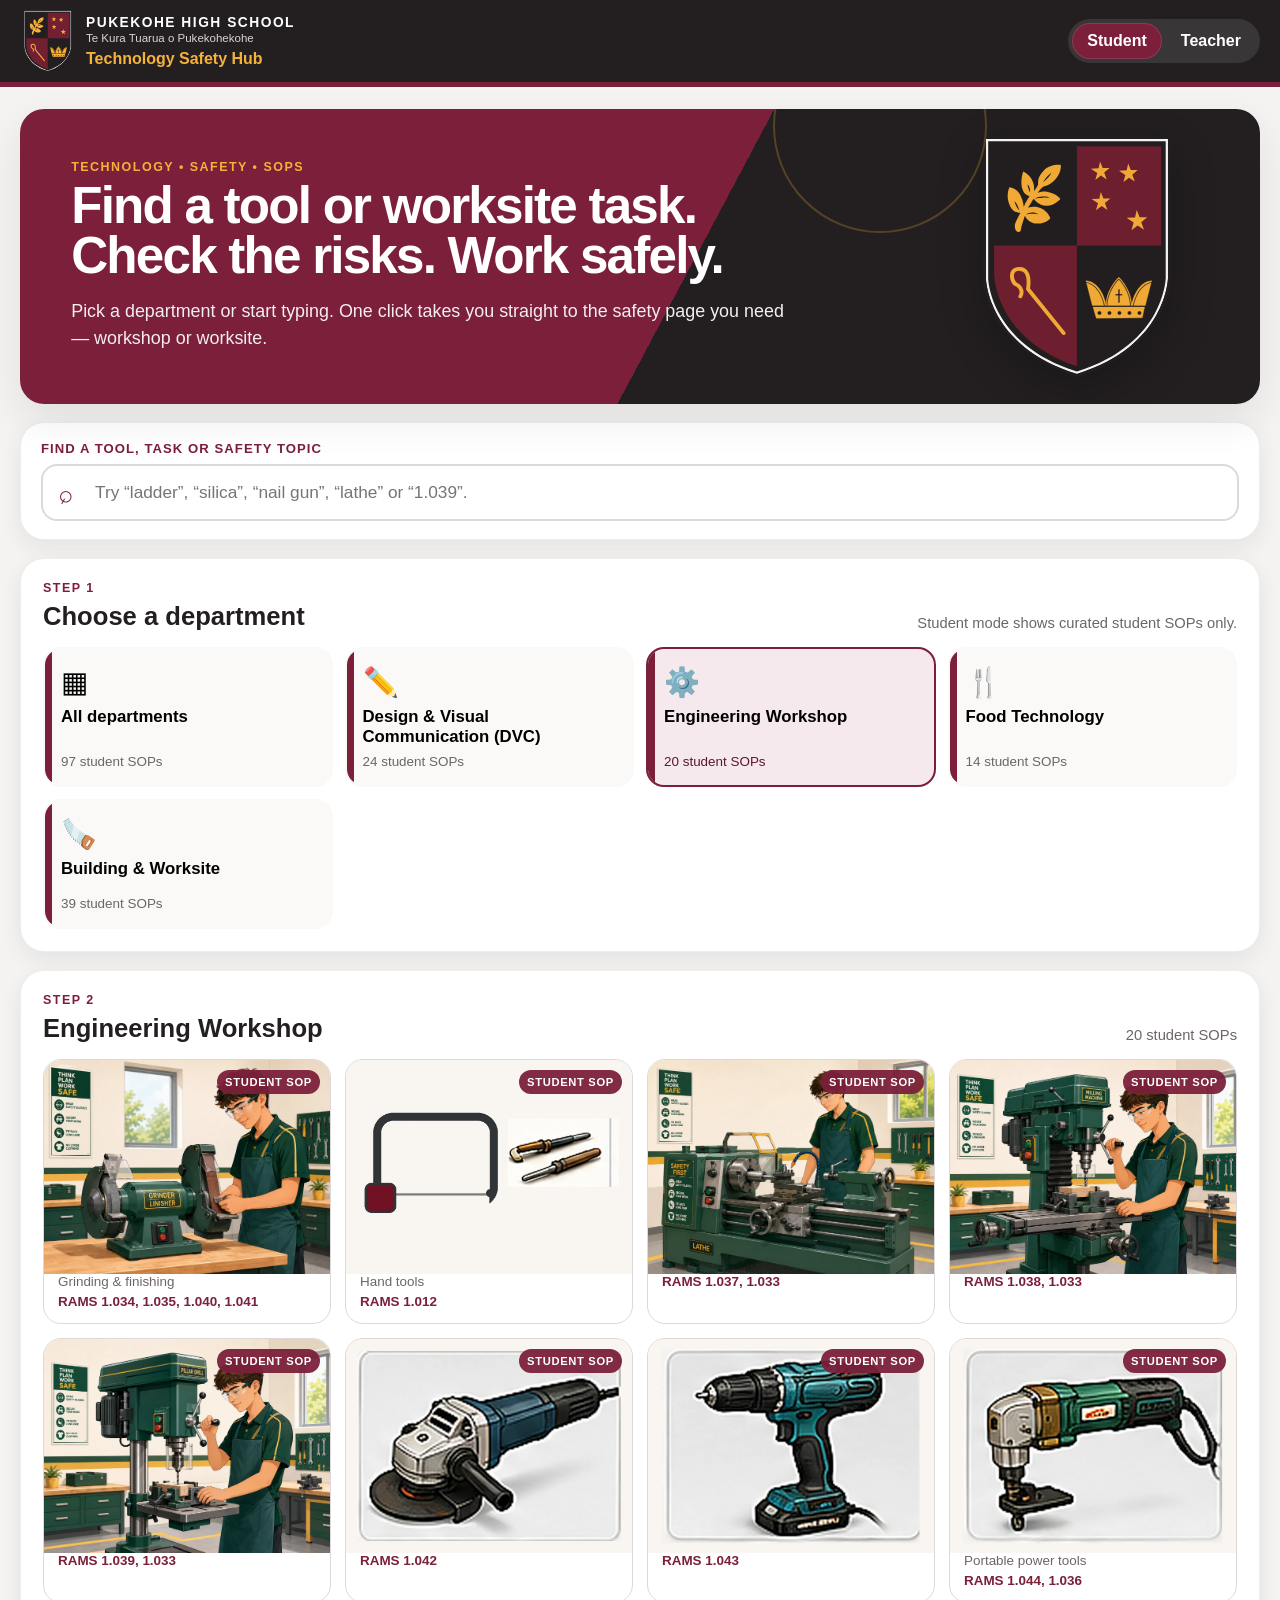
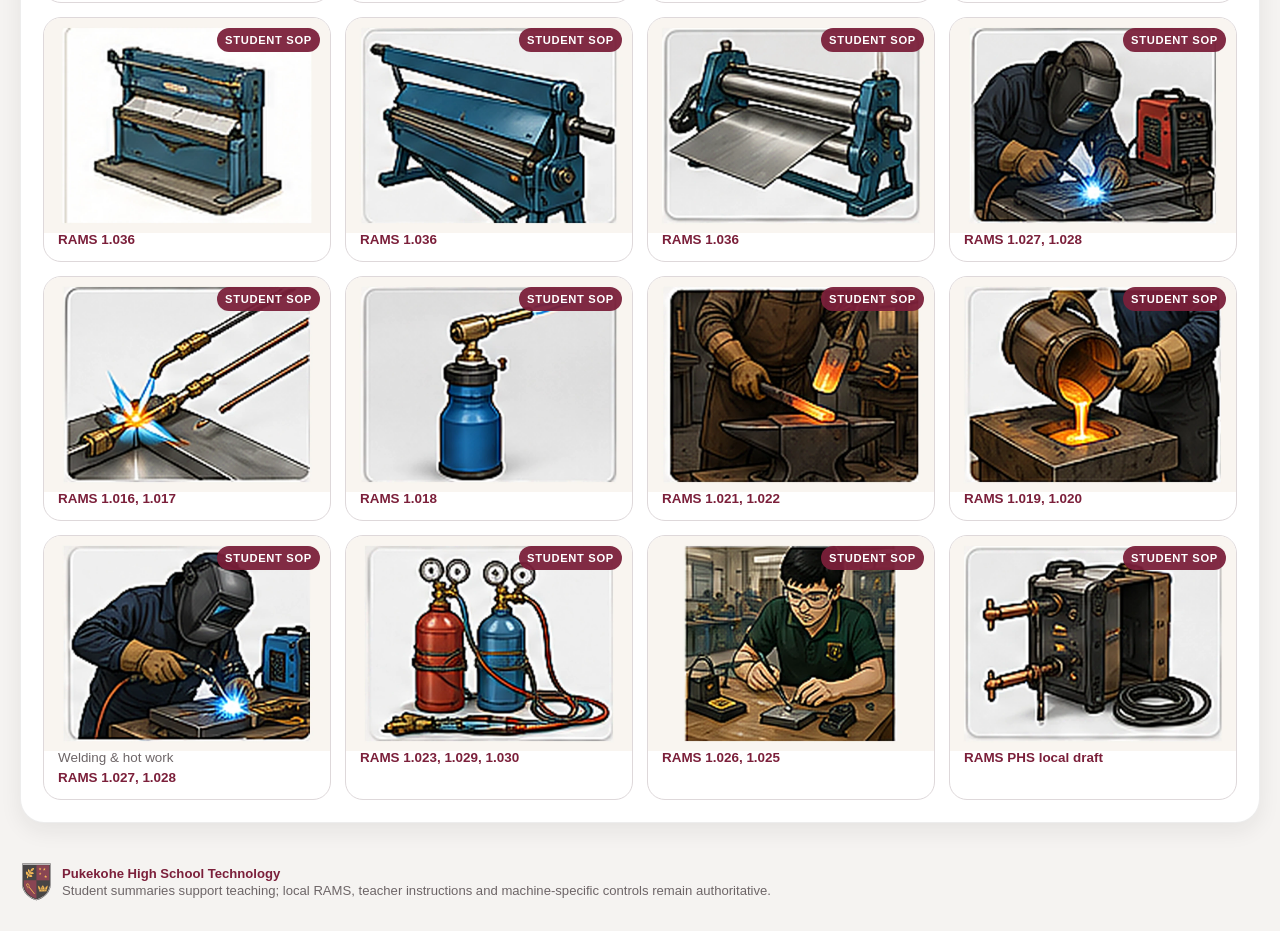
==== commit 1699d52a: "Add files via upload" ====
--- a/index.html
+++ b/index.html
@@ -34,8 +34,8 @@
       <section class="home-hero">
         <div class="home-hero-copy">
           <p class="eyebrow">Technology • Safety • SOPs</p>
-          <h1>Find a tool. Check the risks. Work safely.</h1>
-          <p>Pick a department or start typing. One click takes you straight to the safety page you need.</p>
+          <h1>Find a tool or worksite task. Check the risks. Work safely.</h1>
+          <p>Pick a department or start typing. One click takes you straight to the safety page you need — workshop or worksite.</p>
         </div>
         <div class="home-hero-mark" aria-hidden="true">
           <img src="assets/phs-shield.svg" alt="">
@@ -43,10 +43,10 @@
       </section>
 
       <section class="search-panel" aria-label="Search safety SOPs">
-        <label for="searchInput">Find a tool or RAMS</label>
+        <label for="searchInput">Find a tool, task or safety topic</label>
         <div class="search-box">
           <span aria-hidden="true">⌕</span>
-          <input id="searchInput" type="search" autocomplete="off" placeholder="Try “lathe”, “pillar drill”, “welder” or “1.039”.">
+          <input id="searchInput" type="search" autocomplete="off" placeholder="Try “ladder”, “silica”, “nail gun”, “lathe” or “1.039”.">
           <button id="clearSearchBtn" class="clear-search hidden" type="button">Clear</button>
         </div>
       </section>
@@ -69,6 +69,10 @@
             <h2 id="toolsHeading">Engineering Workshop</h2>
           </div>
           <p id="toolCount" class="section-note"></p>
+        </div>
+        <div id="sectionFilterPanel" class="section-filter-panel no-print hidden" aria-label="Filter this department by section">
+          <span class="section-filter-label">Section</span>
+          <div id="sectionChips" class="section-chips"></div>
         </div>
         <div id="toolGrid" class="tool-grid" aria-live="polite"></div>
         <div id="emptyTools" class="empty-tools hidden">
--- a/styles.css
+++ b/styles.css
@@ -1289,3 +1289,214 @@
   .share-link-row { grid-template-columns: 1fr; }
   .share-actions > * { flex: 1 1 145px; }
 }
+
+/* =============================================================
+   A4 PRINT FIX — 22 AUG 2026
+   Student SOPs are designed to fit one A4 page by using concise,
+   curated wording. Safety content is never clipped or hidden.
+   Teacher SOPs remain A4 but may flow to additional pages.
+   ============================================================= */
+@media print {
+  @page { size: A4 portrait; margin: 7mm; }
+  html, body {
+    width: 210mm;
+    min-height: 297mm;
+    margin: 0 !important;
+    padding: 0 !important;
+    background: #fff !important;
+    -webkit-print-color-adjust: exact;
+    print-color-adjust: exact;
+  }
+  .app-shell,
+  #app,
+  .main-content,
+  .detail-view,
+  .sop-card {
+    width: 100% !important;
+    max-width: none !important;
+    margin: 0 !important;
+    padding: 0 !important;
+  }
+  .no-print,
+  .home-view,
+  .site-footer,
+  .detail-toolbar,
+  .header-tools,
+  .teacher-jump-nav,
+  .share-dialog { display: none !important; }
+
+  /* Student one-page SOP */
+  .student-safety-card {
+    width: 196mm !important;
+    max-width: 196mm !important;
+    margin: 0 auto !important;
+    padding: 2.2mm 0 0 !important;
+    gap: 2mm !important;
+    border: 0 !important;
+    border-top: 4px solid var(--phs-maroon) !important;
+    border-radius: 0 !important;
+    box-shadow: none !important;
+    font-size: 8pt !important;
+    overflow: visible !important;
+    break-inside: avoid-page;
+  }
+  .student-card-brandline {
+    min-height: 10mm;
+    padding: 0 0 1.5mm !important;
+    gap: 2mm !important;
+  }
+  .student-card-school { gap: 1.5mm !important; }
+  .student-card-school img { width: 8.5mm !important; height: 9.8mm !important; }
+  .student-card-school strong { font-size: 8.4pt !important; }
+  .student-card-school small { font-size: 6.6pt !important; }
+  .student-status-badge { padding: 1mm 1.7mm !important; font-size: 6.2pt !important; }
+
+  .student-card-hero {
+    grid-template-columns: 40% 60% !important;
+    gap: 2.4mm !important;
+    break-inside: avoid !important;
+  }
+  .student-machine-image .hero-card,
+  .student-machine-image .fallback-image {
+    height: 58mm !important;
+    min-height: 58mm !important;
+    max-height: 58mm !important;
+    border-radius: 2.5mm !important;
+    overflow: hidden !important;
+  }
+  .student-machine-image .hero-card img { object-fit: cover !important; }
+  .student-machine-summary {
+    min-height: 58mm !important;
+    padding: 2.4mm !important;
+    gap: 1.4mm !important;
+    border-radius: 2.5mm !important;
+    overflow: visible !important;
+  }
+  .student-machine-summary .dept-kicker { font-size: 6pt !important; }
+  .student-machine-summary .tool-title-row { gap: 1.5mm !important; }
+  .student-machine-summary .tool-title-row h2 { font-size: 17pt !important; line-height: .98 !important; }
+  .student-machine-summary .category-chip { font-size: 5.8pt !important; padding: .9mm 1.5mm !important; }
+  .student-machine-summary .student-lead { font-size: 8pt !important; line-height: 1.18 !important; }
+
+  .student-ppe-block { padding: 1.6mm !important; margin-top: 0 !important; border-radius: 2mm !important; }
+  .student-section-label { margin-bottom: 1mm !important; gap: 1mm !important; }
+  .section-number.wear { padding: .7mm 1mm !important; font-size: 5.4pt !important; }
+  .student-section-label strong { font-size: 6.9pt !important; }
+  .student-ppe-grid {
+    grid-template-columns: repeat(3,minmax(0,1fr)) !important;
+    gap: .9mm !important;
+  }
+  .student-ppe-grid .ppe-item {
+    min-height: 0 !important;
+    padding: .8mm 1mm !important;
+    grid-template-columns: 6mm 1fr !important;
+    gap: .8mm !important;
+    border-radius: 1.5mm !important;
+  }
+  .student-ppe-grid .ppe-icon { width: 6mm !important; height: 6mm !important; padding: 1mm !important; }
+  .student-ppe-grid .ppe-item strong { font-size: 5.9pt !important; line-height: 1.05 !important; }
+  .student-alert { padding: 1.2mm 1.6mm !important; font-size: 6.4pt !important; line-height: 1.15 !important; }
+  .hazard-tags { gap: .7mm !important; margin: 0 0 .7mm !important; }
+  .hazard-tag { padding: .5mm 1mm !important; font-size: 5.5pt !important; }
+
+  .student-quick-grid {
+    grid-template-columns: repeat(2,minmax(0,1fr)) !important;
+    gap: 1.7mm !important;
+    break-inside: avoid !important;
+  }
+  .quick-panel {
+    min-height: 0 !important;
+    padding: 1.8mm !important;
+    border-radius: 2mm !important;
+    overflow: visible !important;
+    break-inside: avoid !important;
+  }
+  .quick-panel::before { height: .7mm !important; }
+  .quick-panel-heading { gap: 1.2mm !important; margin-bottom: 1.2mm !important; }
+  .quick-icon { width: 6.5mm !important; height: 6.5mm !important; border-radius: 1.4mm !important; font-size: 7.5pt !important; }
+  .quick-panel-heading small { font-size: 5.2pt !important; }
+  .quick-panel-heading strong { font-size: 7.2pt !important; }
+  .student-bullet-list { gap: 1mm !important; }
+  .student-bullet-list li { padding-left: 3.1mm !important; font-size: 7.1pt !important; line-height: 1.14 !important; }
+
+  .student-stop-bar {
+    grid-template-columns: 25% 75% !important;
+    gap: 2mm !important;
+    padding: 1.8mm 2.2mm !important;
+    border-radius: 2mm !important;
+    break-inside: avoid !important;
+  }
+  .stop-title { gap: 1.4mm !important; }
+  .stop-octagon { width: 9mm !important; height: 9mm !important; font-size: 5pt !important; }
+  .stop-title small { font-size: 5.2pt !important; }
+  .stop-title strong { font-size: 7.2pt !important; }
+  .student-stop-list { gap: .9mm 2.4mm !important; }
+  .student-stop-list li { padding-left: 2.5mm !important; font-size: 6.8pt !important; line-height: 1.12 !important; }
+  .student-card-footer { padding-top: .5mm !important; gap: 2mm !important; font-size: 5.8pt !important; line-height: 1.1 !important; }
+
+  /* Teacher view: true A4 width, complete content, no clipping. */
+  .teacher-safety-card {
+    width: 196mm !important;
+    max-width: 196mm !important;
+    margin: 0 auto !important;
+    padding: 0 !important;
+    overflow: visible !important;
+    box-shadow: none !important;
+  }
+  .teacher-hero { grid-template-columns: 62mm 1fr !important; gap: 2mm !important; }
+  .teacher-machine-image .hero-card,
+  .teacher-machine-image .fallback-image { height: 48mm !important; min-height: 48mm !important; }
+  .teacher-accordion,
+  .teacher-accordion-body,
+  .teacher-two-column-detail,
+  .teacher-local-grid { overflow: visible !important; }
+  details.teacher-accordion > * { display: block !important; }
+  .teacher-accordion { break-inside: auto !important; }
+  .teacher-accordion > summary { break-after: avoid !important; }
+}
+
+
+/* Department section filters — used by Building & Worksite and future multi-area departments. */
+.section-filter-panel {
+  display: flex;
+  align-items: center;
+  gap: 10px;
+  flex-wrap: wrap;
+  margin: -2px 0 16px;
+  padding: 10px 12px;
+  border: 1px solid var(--line);
+  border-radius: 14px;
+  background: #faf7f5;
+}
+.section-filter-label {
+  font-size: .78rem;
+  font-weight: 800;
+  letter-spacing: .08em;
+  text-transform: uppercase;
+  color: var(--muted);
+}
+.section-chips { display: flex; gap: 7px; flex-wrap: wrap; }
+.section-chip {
+  appearance: none;
+  border: 1px solid #d7cbc7;
+  background: white;
+  color: var(--ink);
+  border-radius: 999px;
+  padding: 7px 11px;
+  font: inherit;
+  font-size: .86rem;
+  font-weight: 750;
+  cursor: pointer;
+}
+.section-chip:hover { border-color: var(--maroon); }
+.section-chip.active {
+  background: var(--maroon);
+  border-color: var(--maroon);
+  color: white;
+  box-shadow: 0 4px 12px rgba(123,31,58,.14);
+}
+@media (max-width: 620px) {
+  .section-filter-panel { align-items: flex-start; }
+  .section-filter-label { width: 100%; }
+  .section-chip { padding: 8px 10px; }
+}
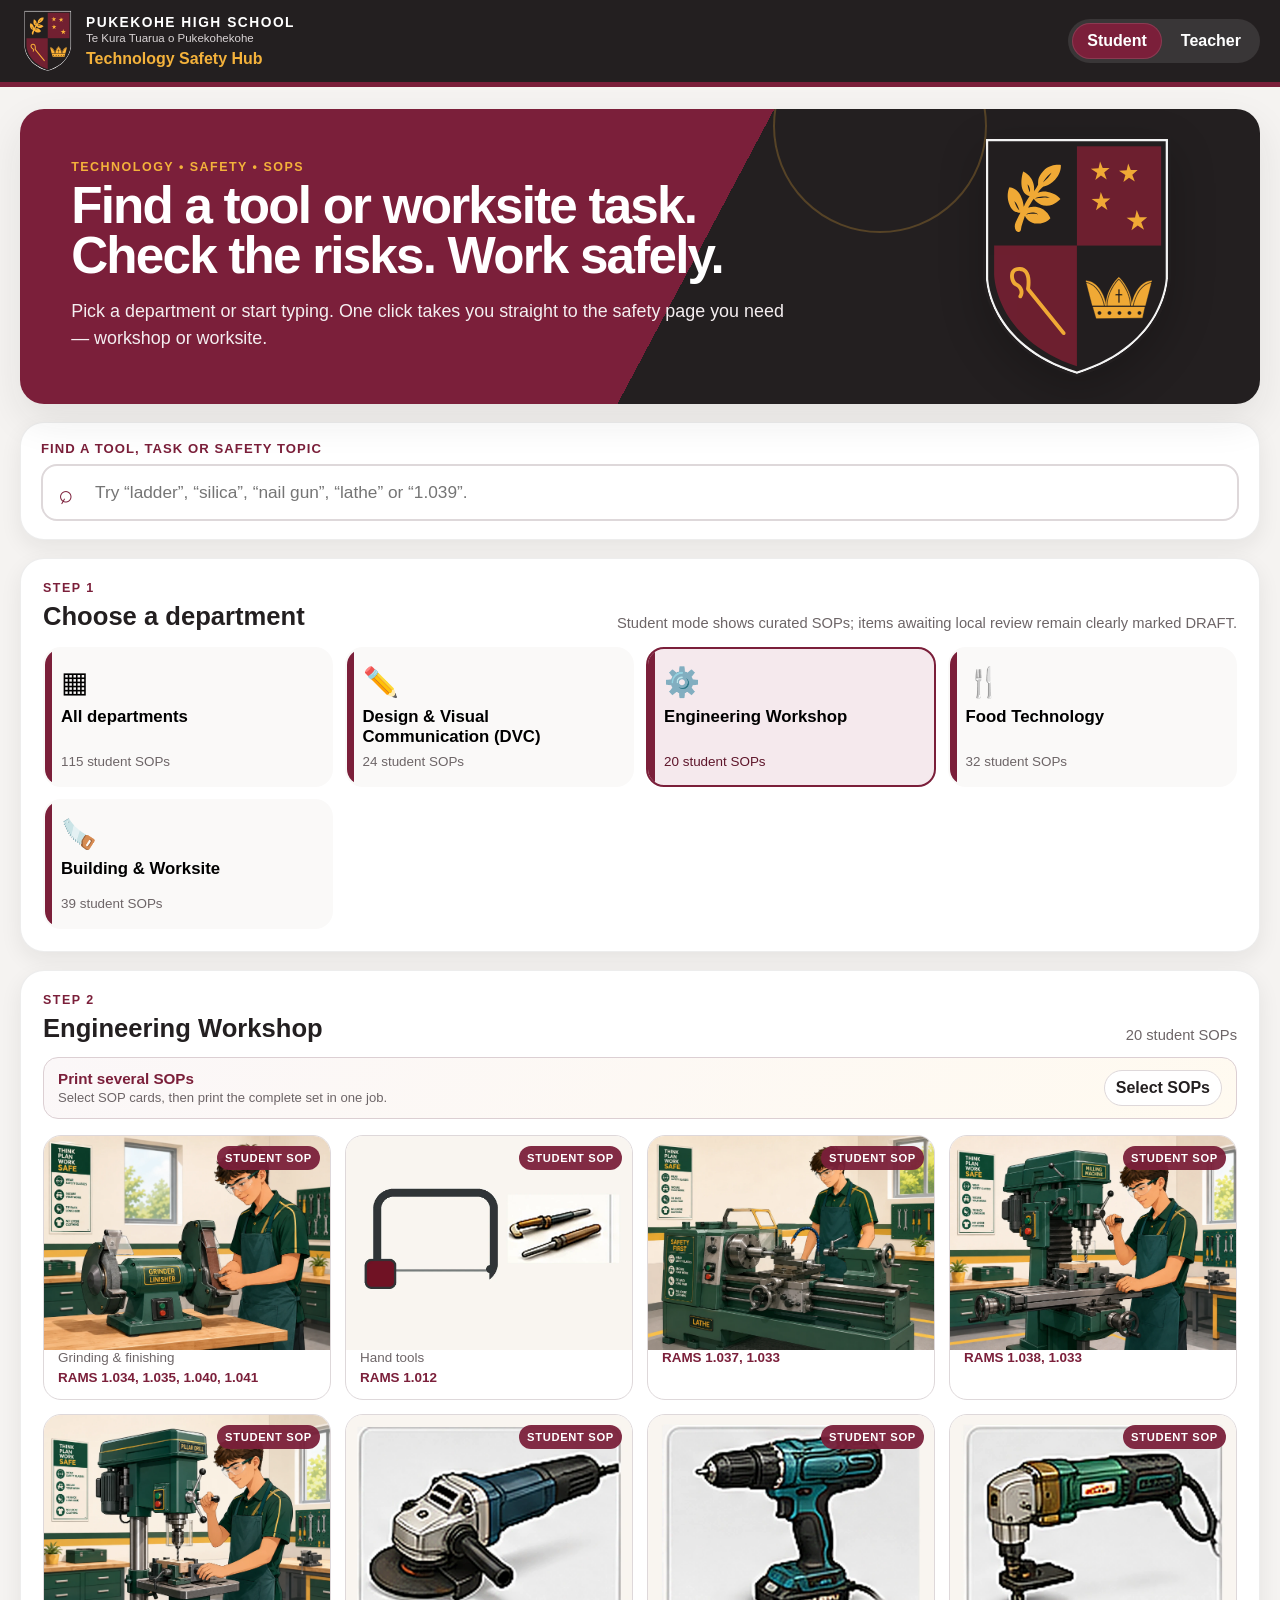
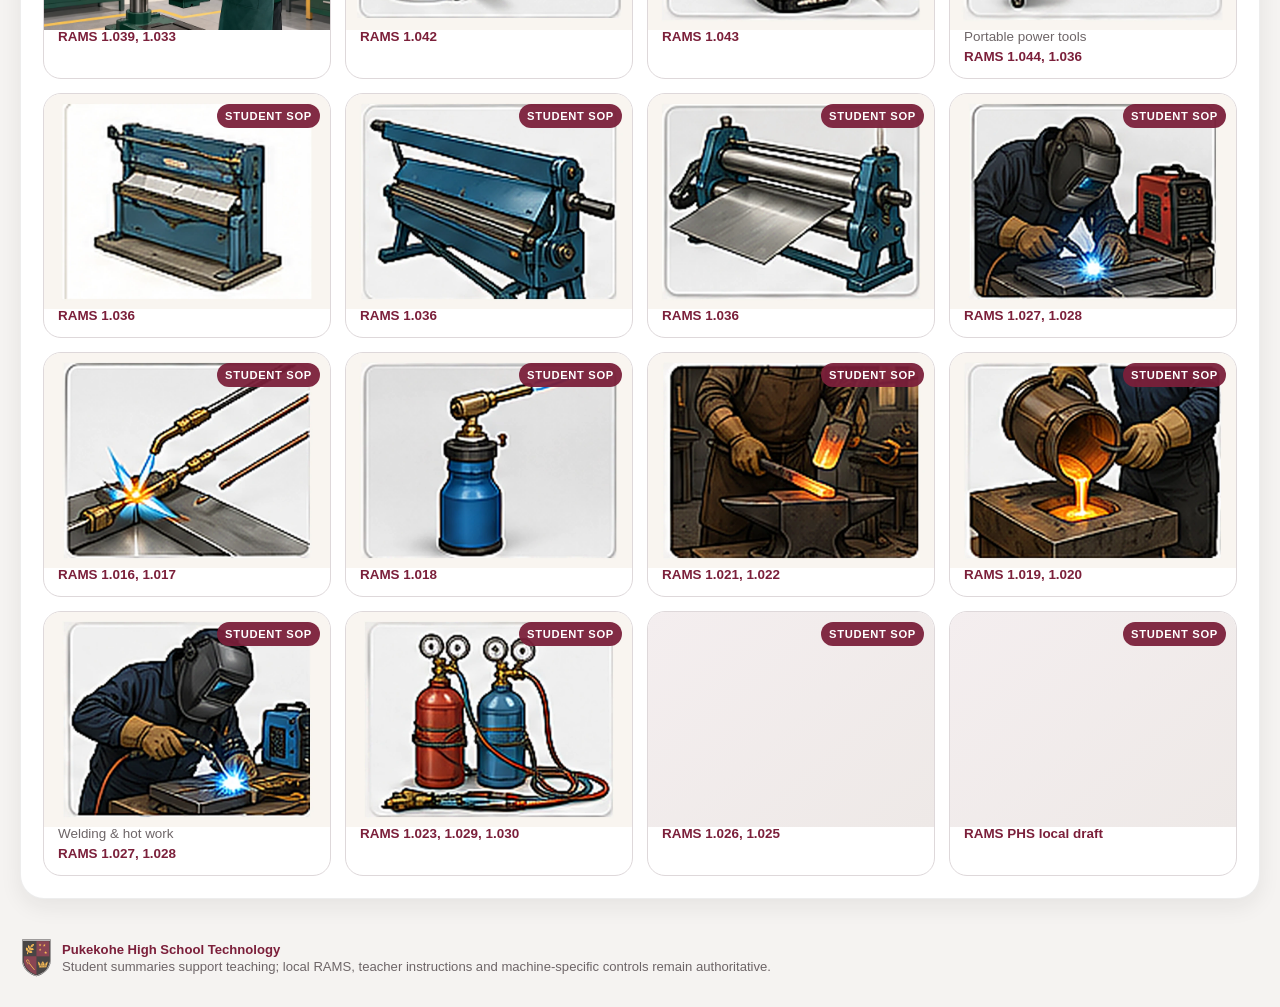
==== commit a2ce2796: "Add files via upload" ====
--- a/index.html
+++ b/index.html
@@ -74,6 +74,18 @@
           <span class="section-filter-label">Section</span>
           <div id="sectionChips" class="section-chips"></div>
         </div>
+        <div id="batchPrintToolbar" class="batch-print-toolbar no-print" aria-label="Batch print SOPs">
+          <div class="batch-print-copy">
+            <strong>Print several SOPs</strong>
+            <span>Select SOP cards, then print the complete set in one job.</span>
+          </div>
+          <div class="batch-print-actions">
+            <button id="togglePrintSelectBtn" class="small-btn" type="button" aria-pressed="false">Select SOPs</button>
+            <button id="selectVisiblePrintBtn" class="small-btn hidden" type="button">Select all shown</button>
+            <button id="clearPrintSelectionBtn" class="small-btn hidden" type="button">Clear</button>
+            <button id="openBatchPrintBtn" class="small-btn primary hidden" type="button" disabled>Print selected (0)</button>
+          </div>
+        </div>
         <div id="toolGrid" class="tool-grid" aria-live="polite"></div>
         <div id="emptyTools" class="empty-tools hidden">
           <strong>No matching SOPs.</strong>
@@ -89,7 +101,7 @@
           <button id="jumpPrev" class="small-btn" type="button">← Previous</button>
           <button id="jumpNext" class="small-btn" type="button">Next →</button>
           <button id="shareSopBtn" class="small-btn share hidden" type="button">QR / Link</button>
-          <button id="printBtn" class="small-btn primary" type="button">Print SOP</button>
+          <button id="printBtn" class="small-btn primary" type="button">Print options</button>
         </div>
       </div>
       <article id="sopCard" class="sop-card" aria-live="polite"></article>
@@ -136,6 +148,38 @@
     </div>
   </dialog>
 
+  <dialog id="printDialog" class="print-dialog no-print" aria-labelledby="printDialogTitle">
+    <div class="print-dialog-card">
+      <div class="print-dialog-head">
+        <div>
+          <p class="print-kicker">Print setup</p>
+          <h2 id="printDialogTitle">Print SOPs</h2>
+          <p id="printDialogSummary" class="print-dialog-summary"></p>
+        </div>
+        <button id="closePrintDialogBtn" class="dialog-close" type="button" aria-label="Close print options">×</button>
+      </div>
+      <fieldset class="print-layout-options">
+        <legend>Choose a page layout</legend>
+        <label class="print-layout-option">
+          <input type="radio" name="printLayout" value="full" checked>
+          <span><strong>One complete SOP per A4</strong><small>Largest readable layout. Short SOPs expand to use more of the page.</small></span>
+          <span class="recommended-badge">Recommended</span>
+        </label>
+        <label id="twoUpPrintOption" class="print-layout-option">
+          <input type="radio" name="printLayout" value="two-up">
+          <span><strong>Two student SOPs per sheet</strong><small>Compact portrait cards placed side by side on landscape A4.</small></span>
+        </label>
+      </fieldset>
+      <p id="printDialogNote" class="print-dialog-note"></p>
+      <div class="print-dialog-actions">
+        <button id="cancelPrintBtn" class="small-btn" type="button">Cancel</button>
+        <button id="confirmPrintBtn" class="small-btn primary" type="button">Open print preview</button>
+      </div>
+    </div>
+  </dialog>
+
+  <section id="batchPrintRoot" class="batch-print-root" aria-hidden="true"></section>
+
   <script src="app.js"></script>
 </body>
 </html>
--- a/styles.css
+++ b/styles.css
@@ -525,6 +525,12 @@
   line-height: 1;
 }
 .quick-icon::first-letter { color: #fff; }
+.quick-icon.section-art {
+  padding: 0;
+  border-radius: 0;
+  background: transparent;
+}
+.quick-icon.section-art img { width: 100%; height: 100%; object-fit: contain; }
 .watch-panel { color: var(--warn); background: #fffaf0; border-color: #efdaa6; }
 .ready-panel { color: var(--info); background: #f4f9fb; border-color: #d6e7ef; }
 .do-panel-v2 { color: var(--safe); background: #f2faf5; border-color: #cce5d6; }
@@ -571,7 +577,7 @@
 .stop-title > span:last-child { display: grid; gap: 1px; }
 .stop-title small { color: var(--danger); font-weight: 950; letter-spacing: .08em; font-size: .65rem; }
 .stop-title strong { font-size: 1rem; color: #6f2420; line-height: 1.05; }
-.stop-octagon {
+.stop-icon {
   width: 52px;
   height: 52px;
   display: grid;
@@ -584,6 +590,7 @@
   font-size: .72rem;
   letter-spacing: .03em;
 }
+.stop-icon img { width: 100%; height: 100%; object-fit: contain; }
 .student-stop-list {
   margin: 0;
   padding: 0;
@@ -688,7 +695,7 @@
   .student-bullet-list li { padding-left: 3.4mm; font-size: 6.8pt; line-height: 1.18; }
   .student-stop-bar { grid-template-columns: 31% 69%; gap: 2.3mm; padding: 2.2mm 2.7mm; border-radius: 2.8mm; }
   .stop-title { gap: 2mm; }
-  .stop-octagon { width: 10mm; height: 10mm; font-size: 5.7pt; }
+  .stop-icon { width: 10mm; height: 10mm; font-size: 5.7pt; }
   .stop-title small { font-size: 5.5pt; }
   .stop-title strong { font-size: 7.6pt; }
   .student-stop-list { gap: 1.2mm 3mm; }
@@ -728,7 +735,7 @@
   .student-bullet-list { gap: 2mm; }
   .student-bullet-list li { padding-left: 4mm; font-size: 8.45pt; line-height: 1.22; }
   .student-stop-bar { grid-template-columns: 27% 73%; gap: 3mm; padding: 3mm; }
-  .stop-octagon { width: 12mm; height: 12mm; font-size: 6.5pt; }
+  .stop-icon { width: 12mm; height: 12mm; font-size: 6.5pt; }
   .stop-title small { font-size: 6.2pt; }
   .stop-title strong { font-size: 8.8pt; }
   .student-stop-list { gap: 1.7mm 4mm; }
@@ -1427,7 +1434,7 @@
     break-inside: avoid !important;
   }
   .stop-title { gap: 1.4mm !important; }
-  .stop-octagon { width: 9mm !important; height: 9mm !important; font-size: 5pt !important; }
+  .stop-icon { width: 9mm !important; height: 9mm !important; font-size: 5pt !important; }
   .stop-title small { font-size: 5.2pt !important; }
   .stop-title strong { font-size: 7.2pt !important; }
   .student-stop-list { gap: .9mm 2.4mm !important; }
@@ -1488,10 +1495,10 @@
   font-weight: 750;
   cursor: pointer;
 }
-.section-chip:hover { border-color: var(--maroon); }
+.section-chip:hover { border-color: var(--phs-maroon); }
 .section-chip.active {
-  background: var(--maroon);
-  border-color: var(--maroon);
+  background: var(--phs-maroon);
+  border-color: var(--phs-maroon);
   color: white;
   box-shadow: 0 4px 12px rgba(123,31,58,.14);
 }
@@ -1500,3 +1507,324 @@
   .section-filter-label { width: 100%; }
   .section-chip { padding: 8px 10px; }
 }
+
+/* =============================================================
+   BATCH PRINT & ADAPTIVE A4 LAYOUT — 23 AUG 2026
+   Lets staff select several SOPs, print one complete SOP per page,
+   or place two complete student summaries on landscape A4.
+   ============================================================= */
+.batch-print-toolbar {
+  margin: -2px 0 16px;
+  padding: 12px 14px;
+  border: 1px solid #dccfd3;
+  border-radius: 15px;
+  background: linear-gradient(135deg, #fbf7f8, #fffaf0);
+  display: flex;
+  align-items: center;
+  justify-content: space-between;
+  gap: 14px;
+}
+.batch-print-copy { display: grid; gap: 2px; min-width: 210px; }
+.batch-print-copy strong { color: var(--phs-maroon); font-size: .95rem; }
+.batch-print-copy span { color: var(--muted); font-size: .82rem; line-height: 1.3; }
+.batch-print-actions { display: flex; flex-wrap: wrap; justify-content: flex-end; gap: 7px; }
+.batch-print-actions .small-btn { padding: 8px 11px; }
+.batch-print-actions .small-btn:disabled { opacity: .48; cursor: not-allowed; }
+
+.tool-card-wrap { position: relative; min-width: 0; }
+.tool-card-wrap .tool-card { width: 100%; height: 100%; }
+.tool-print-marker {
+  position: absolute;
+  top: 9px;
+  left: 9px;
+  width: 34px;
+  height: 34px;
+  border-radius: 50%;
+  border: 2px solid #fff;
+  background: rgba(35,31,32,.82);
+  color: #fff;
+  box-shadow: 0 4px 12px rgba(35,31,32,.22);
+  display: none;
+  place-items: center;
+  font-weight: 950;
+  font-size: 1.15rem;
+  z-index: 2;
+}
+.tool-grid.selection-mode .tool-card { cursor: pointer; }
+.tool-grid.selection-mode .tool-print-marker { display: grid; }
+.tool-grid.selection-mode .tool-card:hover { border-color: var(--phs-maroon); }
+.tool-card-wrap.selected .tool-card {
+  border-color: var(--phs-maroon);
+  box-shadow: 0 0 0 3px var(--phs-maroon-soft), var(--shadow-soft);
+}
+.tool-card-wrap.selected .tool-print-marker { background: var(--phs-maroon); }
+
+.print-dialog {
+  width: min(720px, calc(100vw - 28px));
+  max-height: calc(100vh - 28px);
+  padding: 0;
+  border: 0;
+  border-radius: 22px;
+  background: transparent;
+  color: var(--ink);
+}
+.print-dialog::backdrop { background: rgba(20,16,17,.66); backdrop-filter: blur(2px); }
+.print-dialog-card {
+  background: #fff;
+  border-radius: 22px;
+  overflow: hidden;
+  border-top: 8px solid var(--phs-maroon);
+  box-shadow: 0 30px 80px rgba(20,16,17,.28);
+}
+.print-dialog-head {
+  display: flex;
+  align-items: start;
+  justify-content: space-between;
+  gap: 16px;
+  padding: 18px 20px 14px;
+  border-bottom: 1px solid var(--line);
+}
+.print-dialog-head h2 { margin: 2px 0 0; font-size: 1.5rem; }
+.print-kicker {
+  margin: 0;
+  color: var(--phs-maroon);
+  text-transform: uppercase;
+  letter-spacing: .08em;
+  font-size: .72rem;
+  font-weight: 900;
+}
+.print-dialog-summary { margin: 6px 0 0; color: var(--muted); font-size: .88rem; }
+.print-layout-options { margin: 0; padding: 18px 20px 10px; border: 0; display: grid; gap: 10px; }
+.print-layout-options legend { padding: 0; margin-bottom: 8px; font-weight: 900; color: var(--ink); }
+.print-layout-option {
+  position: relative;
+  display: grid;
+  grid-template-columns: auto minmax(0,1fr) auto;
+  align-items: start;
+  gap: 11px;
+  border: 2px solid var(--line);
+  border-radius: 15px;
+  padding: 13px 14px;
+  cursor: pointer;
+  background: #fff;
+}
+.print-layout-option:has(input:checked) { border-color: var(--phs-maroon); background: var(--phs-maroon-soft); }
+.print-layout-option input { margin-top: 3px; accent-color: var(--phs-maroon); }
+.print-layout-option > span:nth-child(2) { display: grid; gap: 3px; }
+.print-layout-option strong { font-size: .96rem; }
+.print-layout-option small { color: var(--muted); line-height: 1.35; }
+.recommended-badge {
+  align-self: center;
+  border-radius: 999px;
+  padding: 5px 7px;
+  background: var(--safe-soft);
+  color: #17603d;
+  font-size: .67rem;
+  font-weight: 900;
+}
+.print-dialog-note {
+  margin: 2px 20px 0;
+  padding: 10px 12px;
+  border-left: 4px solid var(--phs-gold);
+  border-radius: 8px;
+  background: var(--phs-gold-soft);
+  color: #5e4308;
+  font-size: .84rem;
+  line-height: 1.4;
+}
+.print-dialog-actions { display: flex; justify-content: flex-end; gap: 8px; padding: 16px 20px 20px; }
+
+.batch-print-root { display: none; }
+
+@media (max-width: 720px) {
+  .batch-print-toolbar { align-items: stretch; flex-direction: column; }
+  .batch-print-actions { justify-content: flex-start; }
+  .batch-print-actions .small-btn { flex: 1 1 135px; }
+  .print-layout-option { grid-template-columns: auto minmax(0,1fr); }
+  .recommended-badge { grid-column: 2; justify-self: start; }
+}
+
+@media print {
+  /* A normal Ctrl/Cmd+P also gives the currently open Student SOP a fuller page. */
+  .student-safety-card {
+    min-height: 283mm !important;
+    box-sizing: border-box !important;
+    align-content: space-between !important;
+  }
+
+  .student-safety-card.print-density-standard {
+    gap: 2.5mm !important;
+    font-size: 8.5pt !important;
+  }
+  .student-safety-card.print-density-standard .student-machine-image .hero-card,
+  .student-safety-card.print-density-standard .student-machine-image .fallback-image {
+    height: 65mm !important;
+    min-height: 65mm !important;
+    max-height: 65mm !important;
+  }
+  .student-safety-card.print-density-standard .student-machine-summary { min-height: 65mm !important; padding: 2.8mm !important; gap: 1.8mm !important; }
+  .student-safety-card.print-density-standard .student-machine-summary .tool-title-row h2 { font-size: 19pt !important; }
+  .student-safety-card.print-density-standard .student-machine-summary .student-lead { font-size: 8.7pt !important; line-height: 1.22 !important; }
+  .student-safety-card.print-density-standard .student-ppe-grid .ppe-icon { width: 7mm !important; height: 7mm !important; padding: 1.1mm !important; }
+  .student-safety-card.print-density-standard .student-ppe-grid .ppe-item { grid-template-columns: 7mm 1fr !important; padding: 1mm 1.2mm !important; }
+  .student-safety-card.print-density-standard .student-ppe-grid .ppe-item strong { font-size: 6.5pt !important; }
+  .student-safety-card.print-density-standard .quick-panel { padding: 2.2mm !important; }
+  .student-safety-card.print-density-standard .quick-icon { width: 7.3mm !important; height: 7.3mm !important; }
+  .student-safety-card.print-density-standard .quick-panel-heading strong { font-size: 8pt !important; }
+  .student-safety-card.print-density-standard .student-bullet-list li { font-size: 7.75pt !important; line-height: 1.18 !important; }
+  .student-safety-card.print-density-standard .student-stop-list li { font-size: 7.4pt !important; line-height: 1.16 !important; }
+
+  .student-safety-card.print-density-roomy {
+    gap: 3mm !important;
+    font-size: 9pt !important;
+  }
+  .student-safety-card.print-density-roomy .student-card-school img { width: 9.5mm !important; height: 11mm !important; }
+  .student-safety-card.print-density-roomy .student-card-school strong { font-size: 9.2pt !important; }
+  .student-safety-card.print-density-roomy .student-card-school small { font-size: 7.2pt !important; }
+  .student-safety-card.print-density-roomy .student-machine-image .hero-card,
+  .student-safety-card.print-density-roomy .student-machine-image .fallback-image {
+    height: 73mm !important;
+    min-height: 73mm !important;
+    max-height: 73mm !important;
+  }
+  .student-safety-card.print-density-roomy .student-machine-summary { min-height: 73mm !important; padding: 3.2mm !important; gap: 2mm !important; }
+  .student-safety-card.print-density-roomy .student-machine-summary .dept-kicker { font-size: 6.8pt !important; }
+  .student-safety-card.print-density-roomy .student-machine-summary .tool-title-row h2 { font-size: 21pt !important; }
+  .student-safety-card.print-density-roomy .student-machine-summary .student-lead { font-size: 9.2pt !important; line-height: 1.25 !important; }
+  .student-safety-card.print-density-roomy .student-ppe-grid { grid-template-columns: repeat(2,minmax(0,1fr)) !important; gap: 1.1mm !important; }
+  .student-safety-card.print-density-roomy .student-ppe-grid .ppe-icon { width: 8mm !important; height: 8mm !important; padding: 1.2mm !important; }
+  .student-safety-card.print-density-roomy .student-ppe-grid .ppe-item { grid-template-columns: 8mm 1fr !important; padding: 1.2mm 1.4mm !important; }
+  .student-safety-card.print-density-roomy .student-ppe-grid .ppe-item strong { font-size: 7pt !important; }
+  .student-safety-card.print-density-roomy .student-quick-grid { gap: 2.3mm !important; }
+  .student-safety-card.print-density-roomy .quick-panel { padding: 2.7mm !important; }
+  .student-safety-card.print-density-roomy .quick-icon { width: 8mm !important; height: 8mm !important; }
+  .student-safety-card.print-density-roomy .quick-panel-heading strong { font-size: 8.6pt !important; }
+  .student-safety-card.print-density-roomy .quick-panel-heading small { font-size: 5.9pt !important; }
+  .student-safety-card.print-density-roomy .student-bullet-list { gap: 1.45mm !important; }
+  .student-safety-card.print-density-roomy .student-bullet-list li { font-size: 8.3pt !important; line-height: 1.2 !important; }
+  .student-safety-card.print-density-roomy .student-stop-bar { padding: 2.5mm 2.7mm !important; }
+  .student-safety-card.print-density-roomy .student-stop-list li { font-size: 7.9pt !important; line-height: 1.18 !important; }
+  .student-safety-card.print-density-roomy .student-card-footer { font-size: 6.4pt !important; }
+
+  body.print-session-active > .site-header,
+  body.print-session-active > .app-shell,
+  body.print-session-active > .site-footer,
+  body.print-session-active > dialog { display: none !important; }
+  body.print-session-active .batch-print-root { display: block !important; }
+  body.print-session-active { margin: 0 !important; padding: 0 !important; }
+  html.print-layout-full,
+  body.print-layout-full { width: 196mm !important; min-height: 283mm !important; }
+
+  .batch-print-sheet {
+    margin: 0 auto !important;
+    padding: 0 !important;
+    box-sizing: border-box !important;
+    break-after: page;
+    page-break-after: always;
+  }
+  .batch-print-sheet:last-child { break-after: auto; page-break-after: auto; }
+  .full-print-sheet { width: 196mm !important; }
+  .full-print-sheet.student-print-sheet { min-height: 283mm !important; }
+
+  html.print-layout-two-up,
+  body.print-layout-two-up { width: 285mm !important; min-height: 198mm !important; }
+  .two-up-print-sheet {
+    width: 285mm !important;
+    min-height: 198mm !important;
+    display: grid !important;
+    grid-template-columns: repeat(2,minmax(0,1fr)) !important;
+    gap: 4mm !important;
+    align-items: stretch !important;
+    break-inside: avoid !important;
+    page-break-inside: avoid !important;
+  }
+  .student-two-up-card {
+    min-width: 0 !important;
+    min-height: 198mm !important;
+    box-sizing: border-box !important;
+    border: .35mm solid #d9d1d3 !important;
+    border-top: 2mm solid var(--phs-maroon) !important;
+    border-radius: 0 !important;
+    padding: 2mm !important;
+    background: #fff !important;
+    display: flex !important;
+    flex-direction: column !important;
+    gap: 1.25mm !important;
+    overflow: visible !important;
+    break-inside: avoid !important;
+    page-break-inside: avoid !important;
+    -webkit-print-color-adjust: exact;
+    print-color-adjust: exact;
+  }
+  .two-up-brandline {
+    display: flex !important;
+    align-items: center !important;
+    justify-content: space-between !important;
+    gap: 1.5mm !important;
+    min-height: 8mm !important;
+    padding-bottom: 1mm !important;
+    border-bottom: .2mm solid var(--line) !important;
+  }
+  .two-up-brandline > div { display: flex !important; align-items: center !important; gap: 1.2mm !important; }
+  .two-up-brandline img { width: 6mm !important; height: 7mm !important; object-fit: contain !important; }
+  .two-up-brandline div span { display: grid !important; gap: 0 !important; }
+  .two-up-brandline div strong { color: var(--phs-maroon) !important; font-size: 6.5pt !important; text-transform: uppercase !important; }
+  .two-up-brandline div small { color: var(--muted) !important; font-size: 5pt !important; }
+  .two-up-status { border-radius: 999px !important; padding: .7mm 1mm !important; font-size: 4.8pt !important; font-weight: 900 !important; white-space: nowrap !important; }
+  .two-up-status.approved { background: var(--safe-soft) !important; color: #17603d !important; }
+  .two-up-status.draft { background: #f2eef0 !important; color: #6d5f63 !important; }
+
+  .two-up-hero { display: grid !important; grid-template-columns: 42mm minmax(0,1fr) !important; gap: 1.5mm !important; min-height: 29mm !important; }
+  .two-up-machine-image,
+  .two-up-machine-image .hero-card,
+  .two-up-machine-image .fallback-image { height: 29mm !important; min-height: 29mm !important; border-radius: 1.5mm !important; }
+  .two-up-machine-image .hero-card { border: 0 !important; }
+  .two-up-machine-image .hero-card img { object-fit: cover !important; }
+  .two-up-summary { min-width: 0 !important; padding: 1.4mm !important; border: .2mm solid var(--line) !important; border-radius: 1.5mm !important; display: grid !important; align-content: center !important; gap: .65mm !important; }
+  .two-up-summary > small { color: var(--phs-maroon) !important; font-size: 4.8pt !important; font-weight: 900 !important; text-transform: uppercase !important; }
+  .two-up-summary h2 { margin: 0 !important; font-size: 11.5pt !important; line-height: 1 !important; letter-spacing: -.02em !important; }
+  .two-up-summary p { margin: 0 !important; font-size: 6pt !important; line-height: 1.15 !important; font-weight: 650 !important; }
+
+  .two-up-ppe { padding: 1mm !important; border: .2mm solid #d7e6ee !important; border-radius: 1.4mm !important; background: #f2f7fa !important; }
+  .two-up-ppe > header { margin-bottom: .7mm !important; color: #24566d !important; font-size: 5.5pt !important; }
+  .two-up-ppe .ppe-grid { grid-template-columns: repeat(2,minmax(0,1fr)) !important; gap: .65mm !important; }
+  .two-up-ppe .ppe-item { min-height: 0 !important; padding: .45mm .65mm !important; grid-template-columns: 4.5mm 1fr !important; gap: .6mm !important; border-radius: 1mm !important; background: #fff !important; }
+  .two-up-ppe .ppe-icon { width: 4.5mm !important; height: 4.5mm !important; padding: .6mm !important; border-radius: 50% !important; }
+  .two-up-ppe .ppe-item strong { font-size: 5.4pt !important; line-height: 1.03 !important; }
+  .two-up-ppe .tag-line { grid-column: 1/-1 !important; font-size: 5pt !important; }
+  .two-up-alert { margin: 0 !important; padding: 1mm 1.2mm !important; border: .2mm solid #eed7a0 !important; border-radius: 1.2mm !important; background: var(--warn-soft) !important; color: #72540e !important; font-size: 5.2pt !important; line-height: 1.12 !important; }
+
+  .two-up-action-grid {
+    min-height: 0 !important;
+    flex: 1 1 auto !important;
+    display: grid !important;
+    grid-template-columns: repeat(2,minmax(0,1fr)) !important;
+    grid-template-rows: repeat(2,minmax(0,1fr)) !important;
+    gap: 1mm !important;
+  }
+  .two-up-action-panel { min-width: 0 !important; padding: 1.2mm !important; border: .2mm solid var(--line) !important; border-radius: 1.3mm !important; overflow: visible !important; }
+  .two-up-action-panel.watch { background: #fffaf0 !important; border-color: #efdaa6 !important; }
+  .two-up-action-panel.ready { background: #f4f9fb !important; border-color: #d6e7ef !important; }
+  .two-up-action-panel.safe { background: #f2faf5 !important; border-color: #cce5d6 !important; }
+  .two-up-action-panel.unsafe { background: #fff5f4 !important; border-color: #eccbc8 !important; }
+  .two-up-action-panel > header { display: flex !important; align-items: center !important; gap: 1mm !important; margin-bottom: .8mm !important; }
+  .two-up-section-icon { width: 5mm !important; height: 5mm !important; flex: none !important; }
+  .two-up-section-icon img { width: 100% !important; height: 100% !important; object-fit: contain !important; }
+  .two-up-action-panel header > span:last-child { display: grid !important; gap: 0 !important; }
+  .two-up-action-panel header small { font-size: 4.3pt !important; letter-spacing: .05em !important; font-weight: 900 !important; }
+  .two-up-action-panel header strong { font-size: 6.2pt !important; line-height: 1 !important; }
+  .two-up-action-panel ul { margin: 0 !important; padding-left: 3.2mm !important; display: grid !important; gap: .5mm !important; }
+  .two-up-action-panel li { font-size: 6pt !important; line-height: 1.13 !important; }
+  .two-up-action-panel .hazard-tags { gap: .45mm !important; margin: 0 0 .6mm !important; }
+  .two-up-action-panel .hazard-tag { padding: .3mm .55mm !important; font-size: 4.2pt !important; }
+
+  .two-up-stop { display: grid !important; grid-template-columns: 9mm minmax(0,1fr) !important; gap: 1.2mm !important; align-items: center !important; padding: 1.1mm 1.4mm !important; border: .35mm solid #df9b96 !important; border-radius: 1.5mm !important; background: #fff0ef !important; }
+  .two-up-stop-icon { width: 8mm !important; height: 8mm !important; }
+  .two-up-stop-icon img { width: 100% !important; height: 100% !important; object-fit: contain !important; }
+  .two-up-stop strong { display: block !important; color: #6f2420 !important; font-size: 5.8pt !important; margin-bottom: .5mm !important; }
+  .two-up-stop ul { margin: 0 !important; padding-left: 3mm !important; columns: 2 !important; column-gap: 4mm !important; }
+  .two-up-stop li { break-inside: avoid !important; font-size: 5.65pt !important; line-height: 1.12 !important; margin-bottom: .35mm !important; }
+  .two-up-footer { display: flex !important; justify-content: space-between !important; gap: 2mm !important; color: var(--muted) !important; font-size: 4.4pt !important; line-height: 1.05 !important; }
+  .two-up-footer span:first-child { color: var(--phs-maroon) !important; font-weight: 850 !important; white-space: nowrap !important; }
+  .two-up-footer span:last-child { text-align: right !important; }
+}
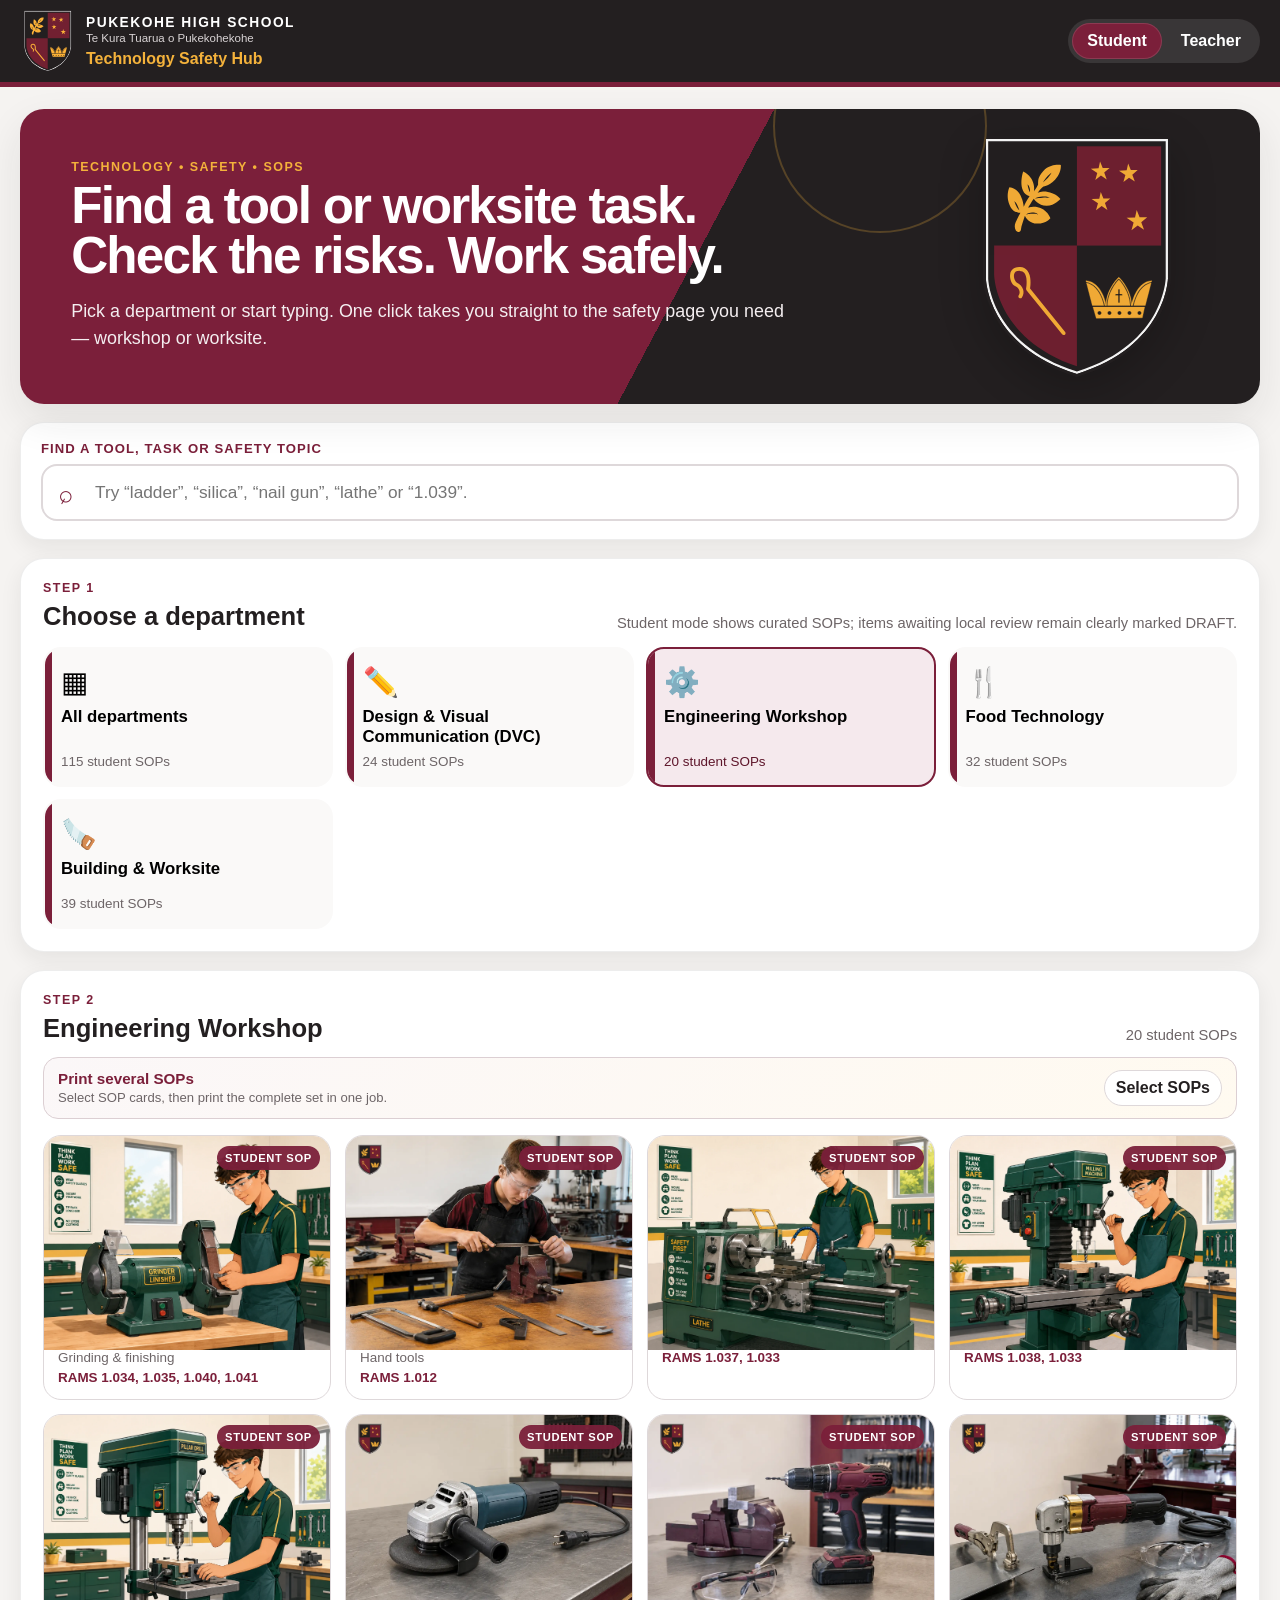
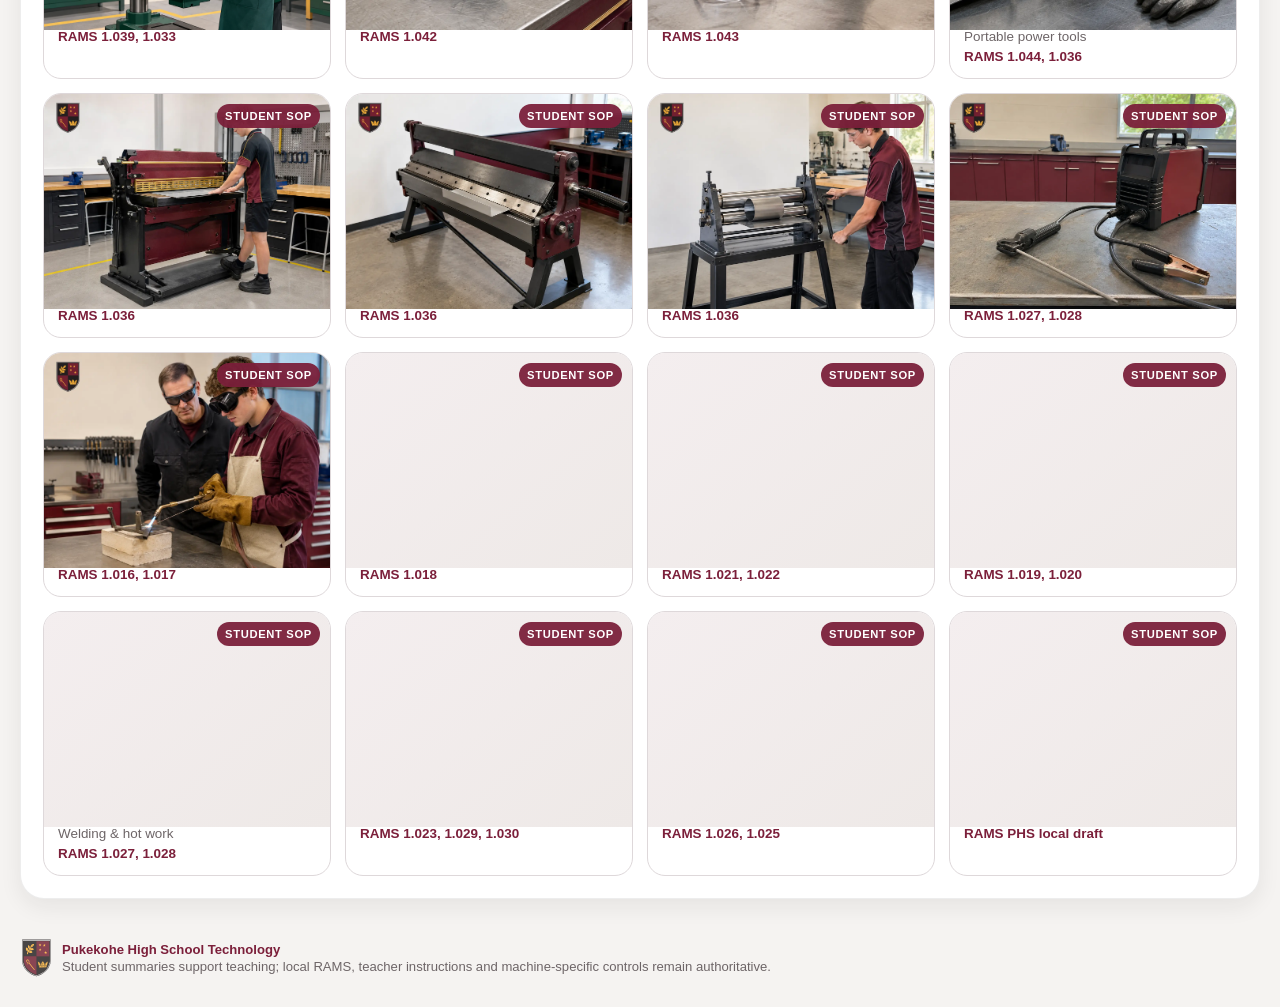
==== commit 53f54337: "Add files via upload" ====
--- a/index.html
+++ b/index.html
@@ -169,6 +169,10 @@
           <input type="radio" name="printLayout" value="two-up">
           <span><strong>Two student SOPs per sheet</strong><small>Compact portrait cards placed side by side on landscape A4.</small></span>
         </label>
+        <label id="stackedPrintOption" class="print-layout-option">
+          <input type="radio" name="printLayout" value="stacked">
+          <span><strong>Two student SOPs — portrait</strong><small>Compact Student SOPs stacked one under the other on portrait A4.</small></span>
+        </label>
       </fieldset>
       <p id="printDialogNote" class="print-dialog-note"></p>
       <div class="print-dialog-actions">
--- a/styles.css
+++ b/styles.css
@@ -451,20 +451,21 @@
 .student-section-label strong { font-size: .98rem; }
 .student-ppe-grid { grid-template-columns: repeat(2,minmax(0,1fr)); gap: 7px; }
 .student-ppe-grid .ppe-item {
-  min-height: 56px;
+  min-height: 94px;
   background: #fff;
   border: 1px solid #d8e5eb;
   border-radius: 12px;
-  padding: 8px 9px;
-  grid-template-columns: 38px 1fr;
+  padding: 9px 11px;
+  grid-template-columns: 76px minmax(0,1fr);
+  gap: 12px;
 }
 .student-ppe-grid .ppe-icon {
-  width: 38px;
-  height: 38px;
+  width: 76px;
+  height: 76px;
   border-radius: 50%;
   background: var(--info-soft);
   color: var(--info);
-  padding: 7px;
+  padding: 14px;
 }
 .ppe-icon svg { width: 100%; height: 100%; fill: currentColor; display: block; }
 .student-ppe-grid .ppe-item strong { font-size: .83rem; line-height: 1.15; }
@@ -632,6 +633,17 @@
   .student-machine-summary { padding: 14px; }
   .student-machine-summary .tool-title-row h2 { font-size: 2rem; }
   .student-ppe-grid { grid-template-columns: 1fr; }
+  .student-ppe-grid .ppe-item {
+    min-height: 70px;
+    grid-template-columns: 56px minmax(0,1fr);
+    gap: 10px;
+    padding: 7px 9px;
+  }
+  .student-ppe-grid .ppe-icon {
+    width: 56px;
+    height: 56px;
+    padding: 10px;
+  }
   .student-quick-grid { grid-template-columns: 1fr; }
   .student-stop-bar { grid-template-columns: 1fr; }
   .student-stop-list { grid-template-columns: 1fr; }
@@ -1645,66 +1657,7 @@
 }
 
 @media print {
-  /* A normal Ctrl/Cmd+P also gives the currently open Student SOP a fuller page. */
-  .student-safety-card {
-    min-height: 283mm !important;
-    box-sizing: border-box !important;
-    align-content: space-between !important;
-  }
-
-  .student-safety-card.print-density-standard {
-    gap: 2.5mm !important;
-    font-size: 8.5pt !important;
-  }
-  .student-safety-card.print-density-standard .student-machine-image .hero-card,
-  .student-safety-card.print-density-standard .student-machine-image .fallback-image {
-    height: 65mm !important;
-    min-height: 65mm !important;
-    max-height: 65mm !important;
-  }
-  .student-safety-card.print-density-standard .student-machine-summary { min-height: 65mm !important; padding: 2.8mm !important; gap: 1.8mm !important; }
-  .student-safety-card.print-density-standard .student-machine-summary .tool-title-row h2 { font-size: 19pt !important; }
-  .student-safety-card.print-density-standard .student-machine-summary .student-lead { font-size: 8.7pt !important; line-height: 1.22 !important; }
-  .student-safety-card.print-density-standard .student-ppe-grid .ppe-icon { width: 7mm !important; height: 7mm !important; padding: 1.1mm !important; }
-  .student-safety-card.print-density-standard .student-ppe-grid .ppe-item { grid-template-columns: 7mm 1fr !important; padding: 1mm 1.2mm !important; }
-  .student-safety-card.print-density-standard .student-ppe-grid .ppe-item strong { font-size: 6.5pt !important; }
-  .student-safety-card.print-density-standard .quick-panel { padding: 2.2mm !important; }
-  .student-safety-card.print-density-standard .quick-icon { width: 7.3mm !important; height: 7.3mm !important; }
-  .student-safety-card.print-density-standard .quick-panel-heading strong { font-size: 8pt !important; }
-  .student-safety-card.print-density-standard .student-bullet-list li { font-size: 7.75pt !important; line-height: 1.18 !important; }
-  .student-safety-card.print-density-standard .student-stop-list li { font-size: 7.4pt !important; line-height: 1.16 !important; }
-
-  .student-safety-card.print-density-roomy {
-    gap: 3mm !important;
-    font-size: 9pt !important;
-  }
-  .student-safety-card.print-density-roomy .student-card-school img { width: 9.5mm !important; height: 11mm !important; }
-  .student-safety-card.print-density-roomy .student-card-school strong { font-size: 9.2pt !important; }
-  .student-safety-card.print-density-roomy .student-card-school small { font-size: 7.2pt !important; }
-  .student-safety-card.print-density-roomy .student-machine-image .hero-card,
-  .student-safety-card.print-density-roomy .student-machine-image .fallback-image {
-    height: 73mm !important;
-    min-height: 73mm !important;
-    max-height: 73mm !important;
-  }
-  .student-safety-card.print-density-roomy .student-machine-summary { min-height: 73mm !important; padding: 3.2mm !important; gap: 2mm !important; }
-  .student-safety-card.print-density-roomy .student-machine-summary .dept-kicker { font-size: 6.8pt !important; }
-  .student-safety-card.print-density-roomy .student-machine-summary .tool-title-row h2 { font-size: 21pt !important; }
-  .student-safety-card.print-density-roomy .student-machine-summary .student-lead { font-size: 9.2pt !important; line-height: 1.25 !important; }
-  .student-safety-card.print-density-roomy .student-ppe-grid { grid-template-columns: repeat(2,minmax(0,1fr)) !important; gap: 1.1mm !important; }
-  .student-safety-card.print-density-roomy .student-ppe-grid .ppe-icon { width: 8mm !important; height: 8mm !important; padding: 1.2mm !important; }
-  .student-safety-card.print-density-roomy .student-ppe-grid .ppe-item { grid-template-columns: 8mm 1fr !important; padding: 1.2mm 1.4mm !important; }
-  .student-safety-card.print-density-roomy .student-ppe-grid .ppe-item strong { font-size: 7pt !important; }
-  .student-safety-card.print-density-roomy .student-quick-grid { gap: 2.3mm !important; }
-  .student-safety-card.print-density-roomy .quick-panel { padding: 2.7mm !important; }
-  .student-safety-card.print-density-roomy .quick-icon { width: 8mm !important; height: 8mm !important; }
-  .student-safety-card.print-density-roomy .quick-panel-heading strong { font-size: 8.6pt !important; }
-  .student-safety-card.print-density-roomy .quick-panel-heading small { font-size: 5.9pt !important; }
-  .student-safety-card.print-density-roomy .student-bullet-list { gap: 1.45mm !important; }
-  .student-safety-card.print-density-roomy .student-bullet-list li { font-size: 8.3pt !important; line-height: 1.2 !important; }
-  .student-safety-card.print-density-roomy .student-stop-bar { padding: 2.5mm 2.7mm !important; }
-  .student-safety-card.print-density-roomy .student-stop-list li { font-size: 7.9pt !important; line-height: 1.18 !important; }
-  .student-safety-card.print-density-roomy .student-card-footer { font-size: 6.4pt !important; }
+  /* Batch printing keeps the original single-SOP print design below. */
 
   body.print-session-active > .site-header,
   body.print-session-active > .app-shell,
@@ -1725,6 +1678,19 @@
   .batch-print-sheet:last-child { break-after: auto; page-break-after: auto; }
   .full-print-sheet { width: 196mm !important; }
   .full-print-sheet.student-print-sheet { min-height: 283mm !important; }
+
+  html.print-layout-stacked,
+  body.print-layout-stacked { width: 196mm !important; min-height: 283mm !important; }
+  .stacked-print-sheet {
+    width: 196mm !important;
+    height: 283mm !important;
+    display: grid !important;
+    grid-template-rows: repeat(2,minmax(0,1fr)) !important;
+    gap: 3mm !important;
+    align-items: stretch !important;
+    break-inside: avoid !important;
+    page-break-inside: avoid !important;
+  }
 
   html.print-layout-two-up,
   body.print-layout-two-up { width: 285mm !important; min-height: 198mm !important; }
@@ -1827,4 +1793,101 @@
   .two-up-footer { display: flex !important; justify-content: space-between !important; gap: 2mm !important; color: var(--muted) !important; font-size: 4.4pt !important; line-height: 1.05 !important; }
   .two-up-footer span:first-child { color: var(--phs-maroon) !important; font-weight: 850 !important; white-space: nowrap !important; }
   .two-up-footer span:last-child { text-align: right !important; }
-}
+
+  /* Portrait batch option: two complete compact cards, one under the other. */
+  .student-stacked-card {
+    min-height: 0 !important;
+    height: 140mm !important;
+    gap: .8mm !important;
+    padding: 1.6mm !important;
+  }
+  .student-stacked-card .two-up-brandline {
+    min-height: 6.5mm !important;
+    padding-bottom: .5mm !important;
+  }
+  .student-stacked-card .two-up-brandline img { width: 5mm !important; height: 6mm !important; }
+  .student-stacked-card .two-up-brandline div strong { font-size: 6pt !important; }
+  .student-stacked-card .two-up-brandline div small { font-size: 4.6pt !important; }
+  .student-stacked-card .two-up-status { padding: .5mm .9mm !important; font-size: 4.5pt !important; }
+  .student-stacked-card .two-up-hero { grid-template-columns: 42mm minmax(0,1fr) !important; min-height: 25mm !important; }
+  .student-stacked-card .two-up-machine-image,
+  .student-stacked-card .two-up-machine-image .hero-card,
+  .student-stacked-card .two-up-machine-image .fallback-image { height: 25mm !important; min-height: 25mm !important; }
+  .student-stacked-card .two-up-summary { padding: 1mm 1.4mm !important; }
+  .student-stacked-card .two-up-summary h2 { font-size: 11pt !important; }
+  .student-stacked-card .two-up-summary p { font-size: 5.7pt !important; }
+  .student-stacked-card .two-up-ppe { padding: .7mm !important; }
+  .student-stacked-card .two-up-ppe > header { margin-bottom: .4mm !important; }
+  .student-stacked-card .two-up-ppe .ppe-grid { grid-template-columns: repeat(3,minmax(0,1fr)) !important; gap: .45mm !important; }
+  .student-stacked-card .two-up-ppe .ppe-item { padding: .35mm .55mm !important; }
+  .student-stacked-card .two-up-ppe .ppe-item strong { font-size: 5.1pt !important; }
+  .student-stacked-card .two-up-alert { padding: .7mm 1mm !important; font-size: 4.8pt !important; }
+  .student-stacked-card .two-up-action-grid {
+    grid-template-columns: repeat(4,minmax(0,1fr)) !important;
+    grid-template-rows: minmax(0,1fr) !important;
+    gap: .7mm !important;
+  }
+  .student-stacked-card .two-up-action-panel { padding: .8mm !important; }
+  .student-stacked-card .two-up-action-panel > header { gap: .6mm !important; margin-bottom: .45mm !important; }
+  .student-stacked-card .two-up-section-icon { width: 4.5mm !important; height: 4.5mm !important; }
+  .student-stacked-card .two-up-action-panel header small { font-size: 3.9pt !important; }
+  .student-stacked-card .two-up-action-panel header strong { font-size: 5.6pt !important; }
+  .student-stacked-card .two-up-action-panel ul { padding-left: 2.7mm !important; gap: .3mm !important; }
+  .student-stacked-card .two-up-action-panel li { font-size: 5.2pt !important; line-height: 1.08 !important; }
+  .student-stacked-card .two-up-action-panel .hazard-tag { font-size: 3.8pt !important; }
+  .student-stacked-card .two-up-stop { grid-template-columns: 7mm minmax(0,1fr) !important; padding: .7mm 1mm !important; }
+  .student-stacked-card .two-up-stop-icon { width: 6.5mm !important; height: 6.5mm !important; }
+  .student-stacked-card .two-up-stop strong { font-size: 5.3pt !important; margin-bottom: .25mm !important; }
+  .student-stacked-card .two-up-stop li { font-size: 5.1pt !important; line-height: 1.07 !important; margin-bottom: .2mm !important; }
+  .student-stacked-card .two-up-footer { font-size: 4pt !important; }
+}
+
+/* =============================================================
+   ORIGINAL STUDENT PRINT LOOK + LARGER PPE — 24 AUG 2026
+   The single-page card continues to use the pre-batch print layout.
+   Only the PPE artwork and the hero height needed to contain it change.
+   ============================================================= */
+@media print {
+  .student-safety-card .student-card-hero {
+    min-height: 70mm !important;
+  }
+  .student-safety-card .student-machine-image .hero-card,
+  .student-safety-card .student-machine-image .fallback-image {
+    height: 70mm !important;
+    min-height: 70mm !important;
+    max-height: 70mm !important;
+  }
+  .student-safety-card .student-machine-summary {
+    min-height: 70mm !important;
+  }
+  .student-safety-card .student-ppe-grid {
+    grid-template-columns: repeat(3,minmax(0,1fr)) !important;
+    gap: .9mm !important;
+  }
+  .student-safety-card .student-ppe-grid .ppe-item {
+    min-height: 13mm !important;
+    padding: .5mm .7mm !important;
+    grid-template-columns: 12mm minmax(0,1fr) !important;
+    gap: .7mm !important;
+  }
+  .student-safety-card .student-ppe-grid .ppe-icon {
+    width: 12mm !important;
+    height: 12mm !important;
+    padding: 2mm !important;
+  }
+  .student-safety-card .student-ppe-grid .ppe-item strong {
+    font-size: 6.2pt !important;
+    line-height: 1.06 !important;
+  }
+
+  /* The two-up cards use half-page columns, so their PPE scales from 4.5mm to 9mm. */
+  .student-two-up-card .two-up-ppe .ppe-item {
+    grid-template-columns: 9mm minmax(0,1fr) !important;
+    gap: .8mm !important;
+  }
+  .student-two-up-card .two-up-ppe .ppe-icon {
+    width: 9mm !important;
+    height: 9mm !important;
+    padding: 1.2mm !important;
+  }
+}
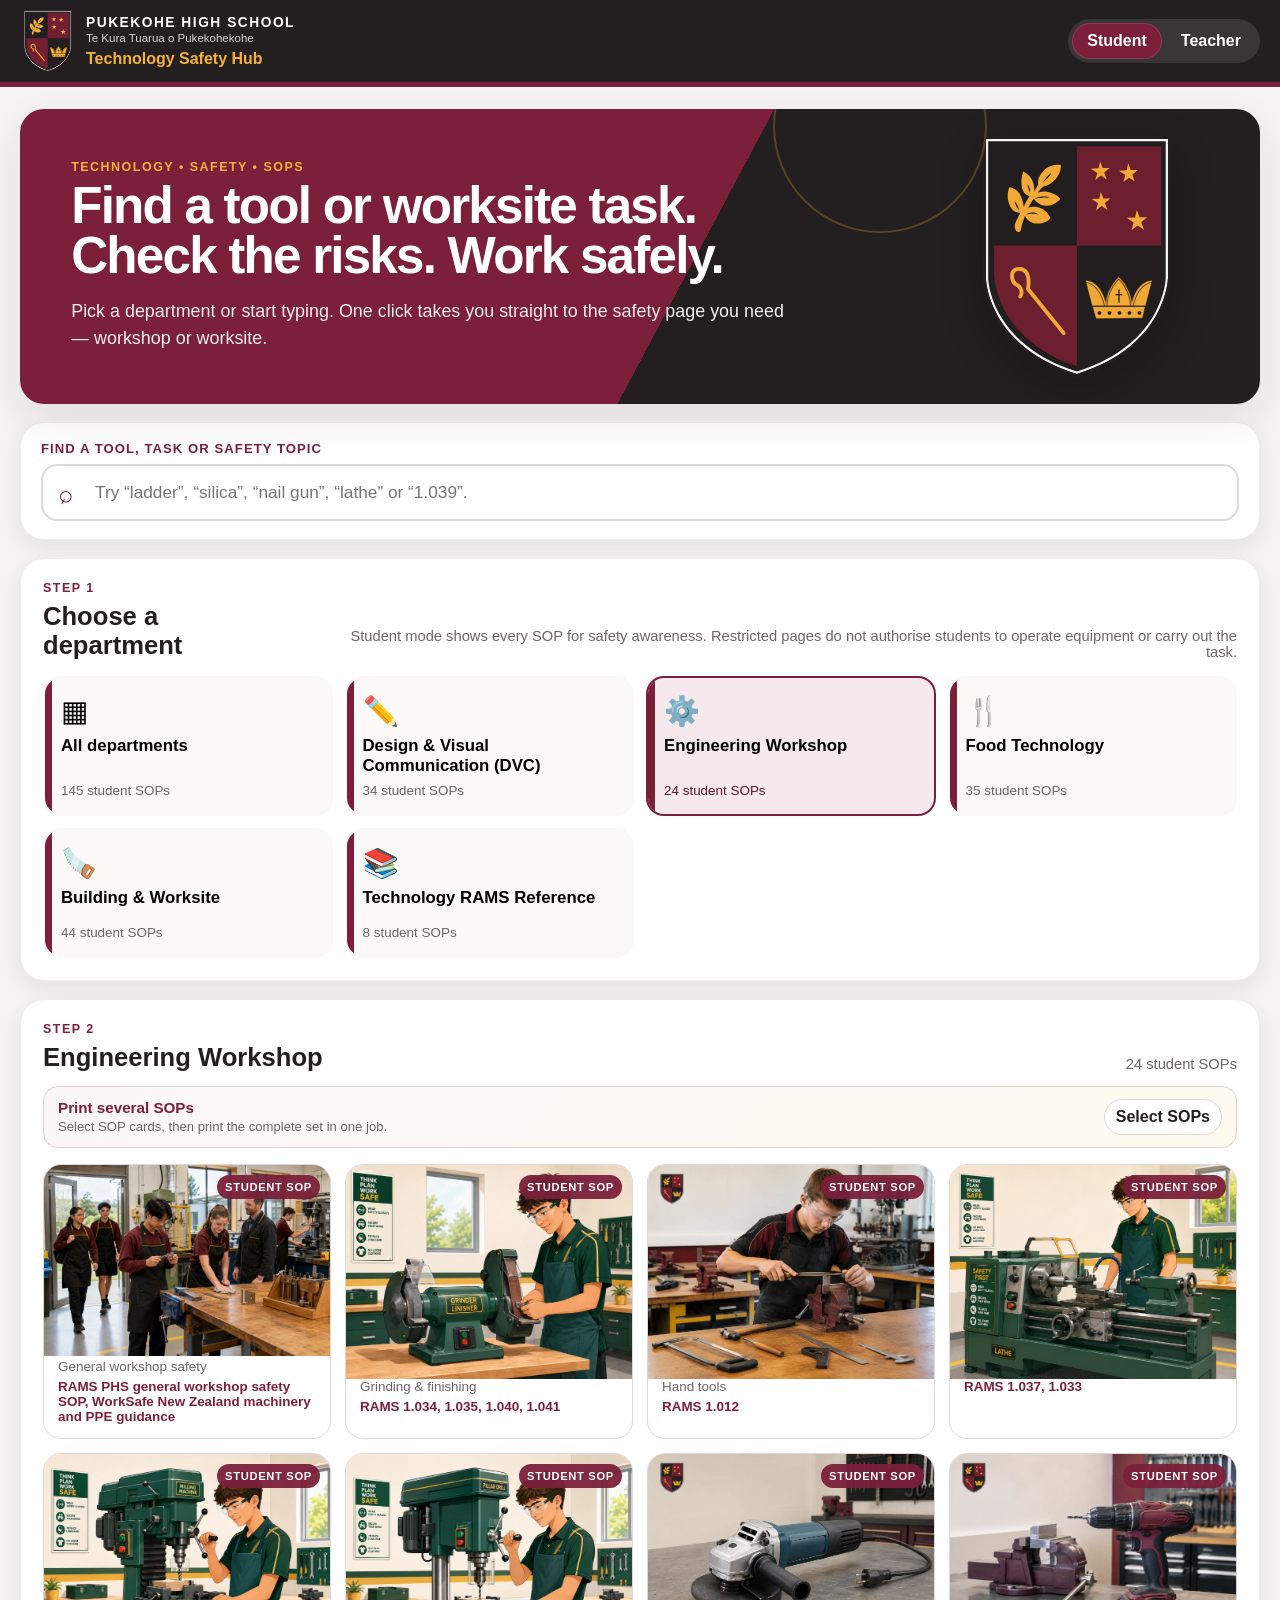
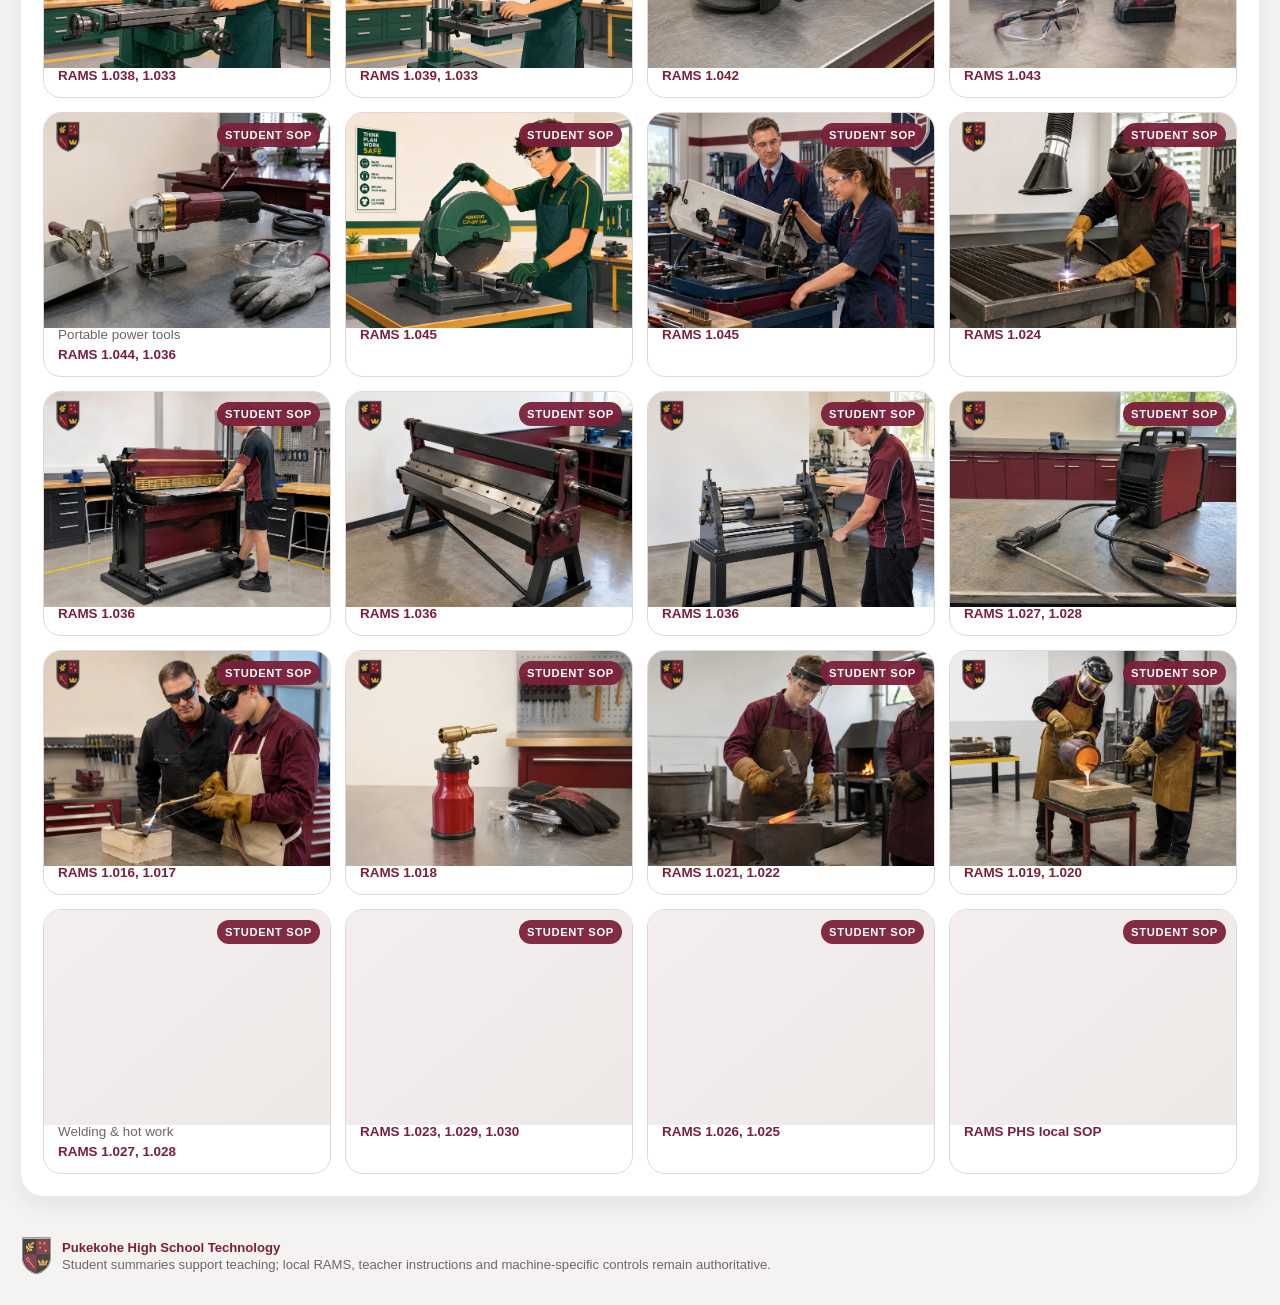
==== commit d53eb4e8: "Add files via upload" ====
--- a/index.html
+++ b/index.html
@@ -84,6 +84,7 @@
             <button id="selectVisiblePrintBtn" class="small-btn hidden" type="button">Select all shown</button>
             <button id="clearPrintSelectionBtn" class="small-btn hidden" type="button">Clear</button>
             <button id="openBatchPrintBtn" class="small-btn primary hidden" type="button" disabled>Print selected (0)</button>
+            <button id="openBatchQrLabelsBtn" class="small-btn qr-label-action hidden" type="button" disabled>Print QR labels (0)</button>
           </div>
         </div>
         <div id="toolGrid" class="tool-grid" aria-live="polite"></div>
--- a/styles.css
+++ b/styles.css
@@ -390,6 +390,7 @@
 .student-status-badge.draft { background: #f2eef0; color: #6d5f63; border: 1px solid #ddd3d6; }
 .student-status-badge.approved { background: var(--safe-soft); color: #17603d; border: 1px solid #c7e1d2; }
 .student-status-badge.caution { background: var(--warn-soft); color: #7b5700; border: 1px solid #efd89e; }
+.student-status-badge.danger { background: var(--danger-soft); color: #8b1e28; border: 1px solid #edbdc2; }
 
 .student-card-hero {
   display: grid;
@@ -1220,6 +1221,12 @@
   background: var(--phs-gold-soft);
   color: #5e4308;
 }
+.small-btn.qr-label-action {
+  border-color: #ccb67d;
+  background: var(--phs-gold-soft);
+  color: #5e4308;
+}
+.small-btn.qr-label-action:hover:not(:disabled) { background: #f2e4bc; }
 .share-dialog {
   width: min(760px, calc(100vw - 28px));
   max-height: calc(100vh - 28px);
@@ -1739,6 +1746,8 @@
   .two-up-status { border-radius: 999px !important; padding: .7mm 1mm !important; font-size: 4.8pt !important; font-weight: 900 !important; white-space: nowrap !important; }
   .two-up-status.approved { background: var(--safe-soft) !important; color: #17603d !important; }
   .two-up-status.draft { background: #f2eef0 !important; color: #6d5f63 !important; }
+  .two-up-status.caution { background: var(--warn-soft) !important; color: #7b5700 !important; }
+  .two-up-status.danger { background: var(--danger-soft) !important; color: #8b1e28 !important; }
 
   .two-up-hero { display: grid !important; grid-template-columns: 42mm minmax(0,1fr) !important; gap: 1.5mm !important; min-height: 29mm !important; }
   .two-up-machine-image,
